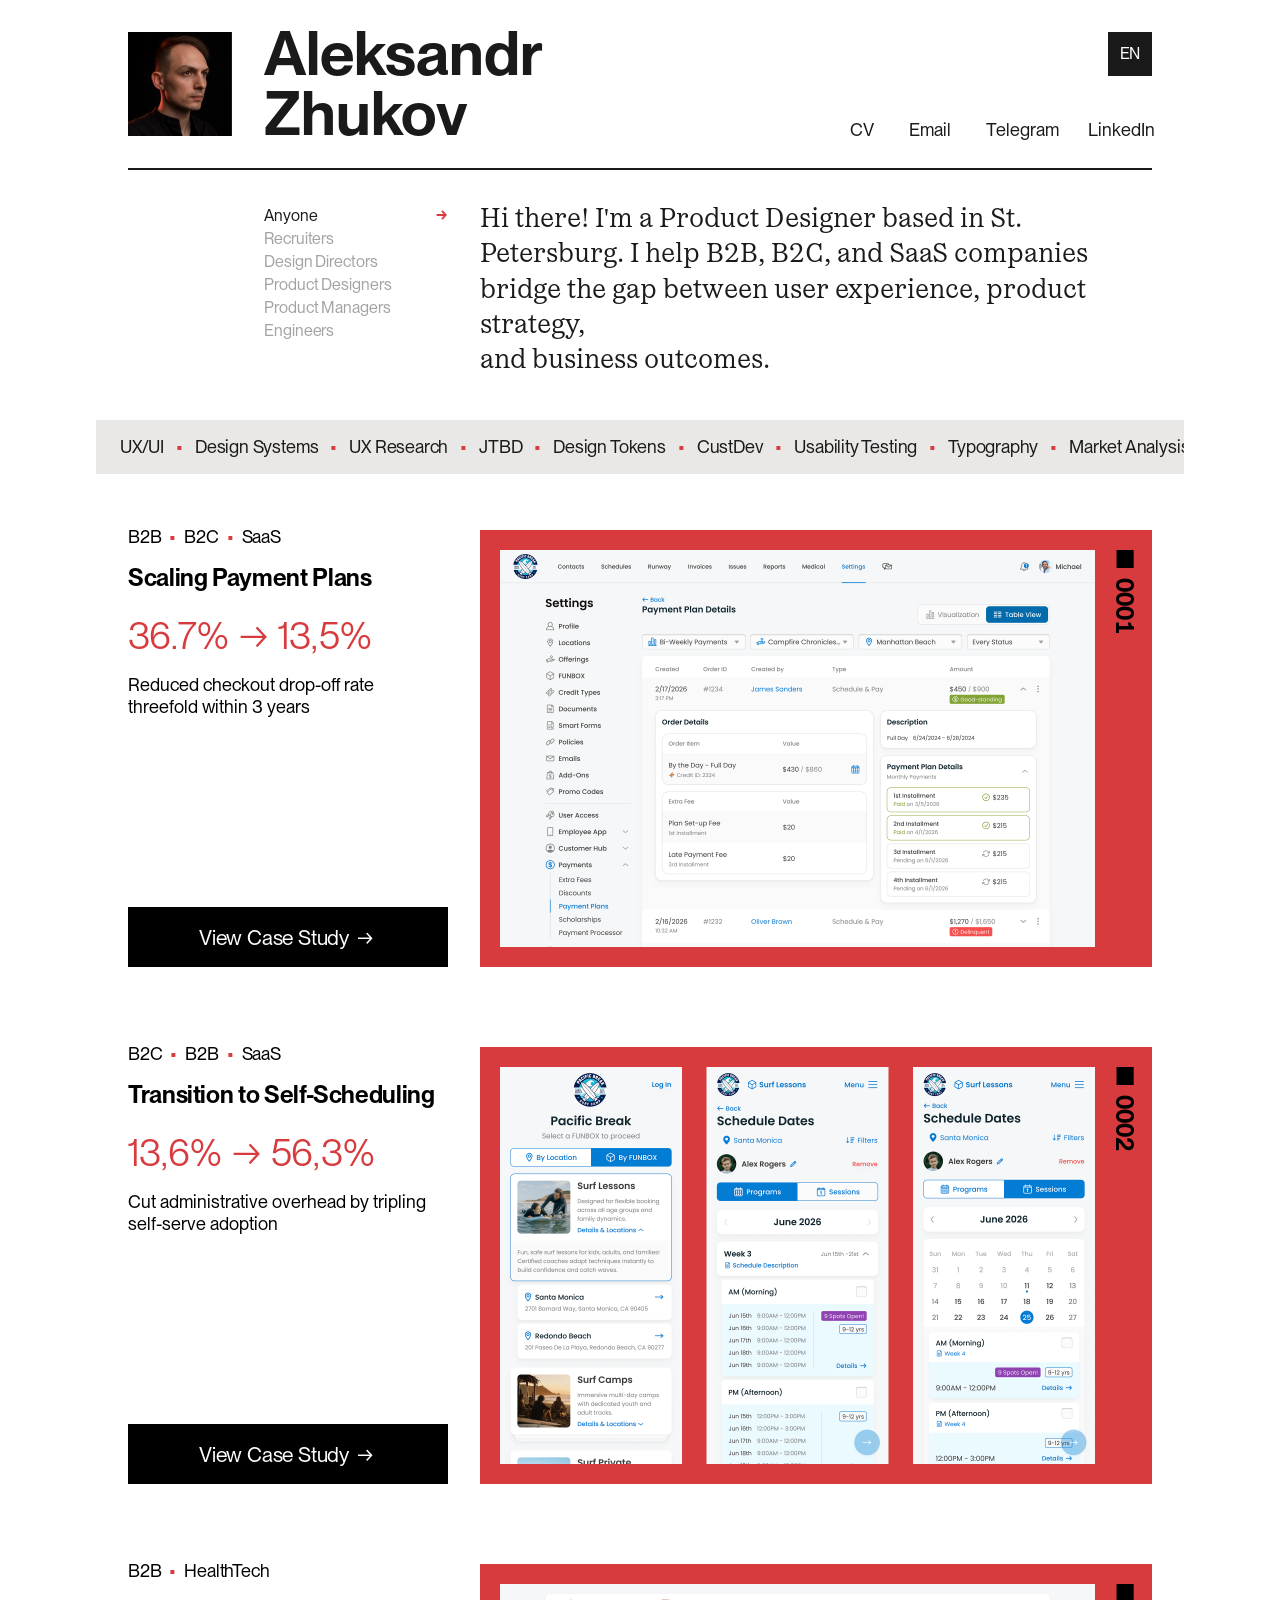
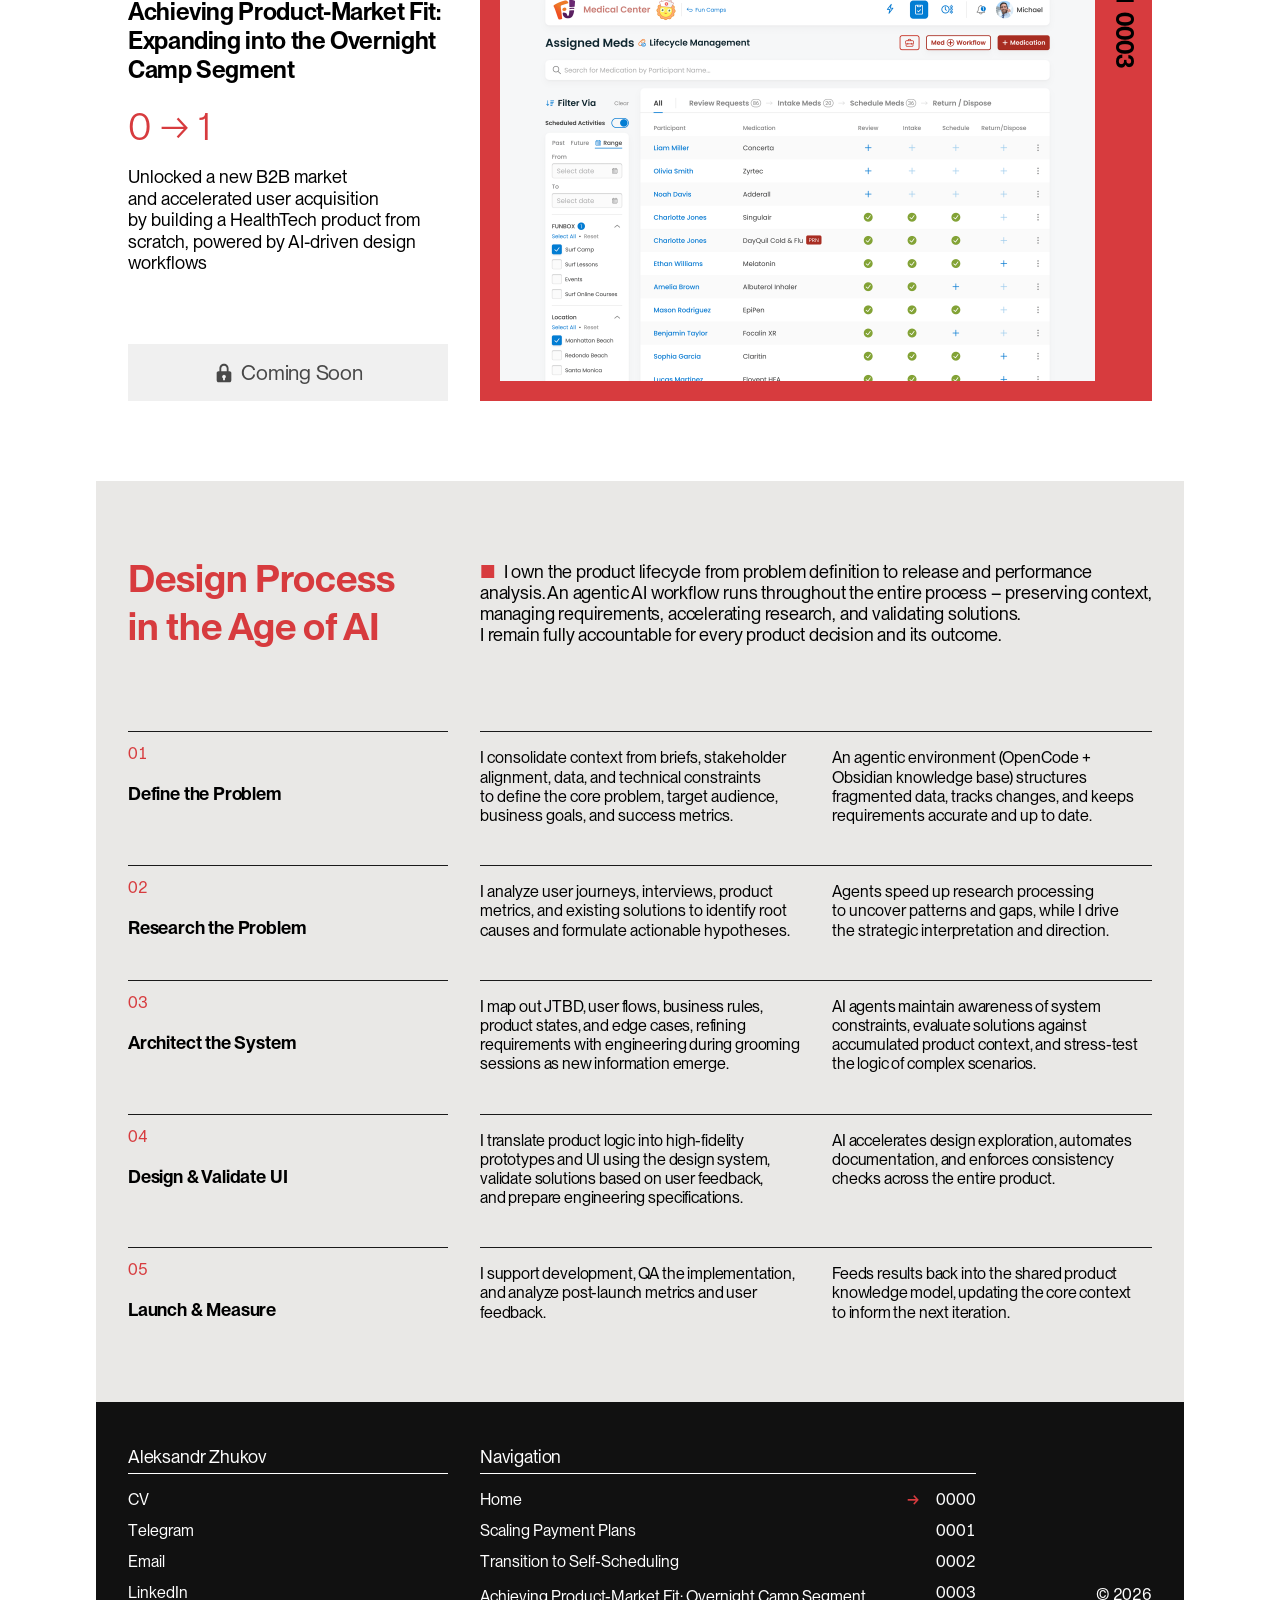
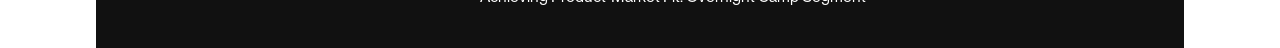
==== en/index.html @ fcc6c0ae "Fixes" ====
<!doctype html>
<html lang="en">
  <head>
    <meta charset="UTF-8" />
    <meta name="viewport" content="width=device-width, initial-scale=1" />
    <meta
      name="description"
      content="Hi there! I'm a Product Designer based in St. Petersburg. I help B2B, B2C, and SaaS companies bridge the gap between user experience, product strategy,  and business outcomes."
    />
    <meta property="og:type" content="website" />
    <meta property="og:locale" content="en_US" />
    <meta property="og:title" content="Aleksandr Zhukov | Portfolio" />
    <meta
      property="og:description"
      content="Hi there! I'm a Product Designer based in St. Petersburg. I help B2B, B2C, and SaaS companies bridge the gap between user experience, product strategy,  and business outcomes."
    />
    <meta property="og:image" content="/index/preview-en.png" />
    <meta name="twitter:card" content="summary_large_image" />
    <meta name="twitter:title" content="Aleksandr Zhukov | Portfolio" />
    <meta
      name="twitter:description"
      content="Hi there! I'm a Product Designer based in St. Petersburg. I help B2B, B2C, and SaaS companies bridge the gap between user experience, product strategy,  and business outcomes."
    />
    <meta name="twitter:image" content="/index/preview-en.png" />
    <link rel="icon" href="/index/favicon-lite.svg" type="image/svg+xml" />
    <link
      rel="icon"
      href="/index/favicon-lite.svg"
      type="image/svg+xml"
      media="(prefers-color-scheme: light)"
    />
    <link
      rel="icon"
      href="/index/favicon-dark.svg"
      type="image/svg+xml"
      media="(prefers-color-scheme: dark)"
    />
    <title>Aleksandr Zhukov | Portfolio</title>
    <script type="text/javascript">
      (function(m,e,t,r,i,k,a){m[i]=m[i]||function(){m[i].a = m[i].a || []; m[i].a.push(arguments)};
      m[i].l=1*new Date();
      var j;
      for (j = 0; j < document.scripts.length; j++) {if (document.scripts[j].src === r) { return; }}
      k = e.createElement(t);
      a = e.getElementsByTagName(t)[0];
      k.async = 1;
      k.src = r;
      a.parentNode.insertBefore(k, a)})
      (window, document, "script", "https://mc.yandex.ru/metrika/tag.js?id=110116885", "ym");

      ym(110116885, "init", {
        clickmap: true,
        trackLinks: true,
        accurateTrackBounce: true,
        webvisor: true
      });
    </script>
    <script type="module" crossorigin src="/assets/main-BwwhTPbN.js"></script>
    <link rel="stylesheet" crossorigin href="/assets/main-Cc0NWnMS.css">
  </head>
  <body>
    <noscript><div><img src="https://mc.yandex.ru/watch/110116885" style="position:absolute; left:-9999px;" alt="" /></div></noscript>
    <div id="root"></div>
  </body>
</html>
---- assets/main-Cc0NWnMS.css ----
@font-face{font-family:PP Neue Montreal;src:url(/fonts/PPNeueMontreal-Regular.otf) format("opentype");font-style:normal;font-weight:400;font-display:swap}.self-serve{width:min(1024px,calc(100% - 64px));margin:32px auto 0}.self-serve>:where(:not(.case-menu)):where(h1,h2,p,figure,dl,dd),.self-serve>:where(:not(.case-menu)) :where(h1,h2,p,figure,dl,dd){margin:0}.self-serve__hero{margin-top:32px}.self-serve__title{margin-bottom:32px;font-size:61px;font-weight:600;line-height:73.2px;letter-spacing:-1.22px}.self-serve__cover-area{position:relative;width:100%;height:auto;aspect-ratio:1024 / 703;background:#d73b3e}.self-serve__cover,.self-serve__media img{display:block;max-width:100%;height:auto}.self-serve__cover{position:absolute;top:7.9659%;left:8.59375%;width:82.8125%}.self-serve__date{position:absolute;top:92.6%;left:8.59375%;color:#000;font-size:28px;font-weight:700;line-height:33.6px}.self-serve>*+:not(.self-serve__hero){margin-top:40px}.self-serve>section:not(.self-serve__hero){width:82.8125%;max-width:848px;margin-inline:auto}.self-serve__heading,.self-serve__copy{max-width:672px}.self-serve__heading{margin-bottom:16px;font-size:24px;font-weight:600;line-height:28.8px}.self-serve__copy{font-size:18px;font-weight:400;line-height:21.6px}.self-serve__copy+.self-serve__copy{margin-top:16px}.self-serve__media,.self-serve__embed,.self-serve__iframe{display:block;width:100%}.self-serve__media,.self-serve__embed{background:#e9e8e6}.self-serve__media{display:grid;padding:64px 88px;place-items:center}.self-serve__media img{width:100%}.self-serve__media--ss-3{padding-block:56px}.self-serve__media--ss-6 img{width:min(553.34px,100%)}.self-serve__media--ss-2{display:block;padding:32px 88px 64px}.self-serve__media--ss-2 img{clear:left}.self-serve__iframe{aspect-ratio:16 / 9;border:0}.self-serve__embed--first,.self-serve__embed--second{padding:24px}.self-serve__chart-title{float:left;margin-bottom:20px;font-size:24px;font-weight:600;line-height:28.8px}.self-serve__metrics{width:min(672px,100%);margin-top:40px}.self-serve__metric{position:relative;display:grid;grid-template-columns:repeat(2,minmax(0,1fr));grid-template-rows:26px auto;column-gap:32px;row-gap:16px}.self-serve__metric:before{position:absolute;top:25px;right:0;left:0;height:1px;background:#1a1a1a;content:"";transform:scaleX(1);transform-origin:left center;transition:transform 1s cubic-bezier(.25,.1,.25,1)}.self-serve__metric+.self-serve__metric{margin-top:40px}.self-serve__metric-label,.self-serve__metric-description{font-size:18px;line-height:21.6px}.self-serve__metric-label{grid-column:1 / -1;height:26px;font-weight:600}.self-serve__metric-description{font-weight:400}.self-serve__metric-value{color:#d7322c;font-family:PP Neue Montreal Text,PP Neue Montreal,sans-serif;font-size:38px;font-weight:350;line-height:42px;letter-spacing:-.76px}.self-serve__reflection{margin-bottom:56px}@media(max-width:767px){.self-serve{width:100%;margin-top:20px}.self-serve__hero{margin-top:16px}.self-serve__title{margin:0 20px 16px;font-size:32px;line-height:38.4px;letter-spacing:-.64px}.self-serve__cover-area{width:100%;height:auto;aspect-ratio:auto;padding:20px 20px 16px}.self-serve__cover{position:static;width:100%;height:auto}.self-serve__date{position:static;margin-top:16px;font-size:21px;font-weight:600;line-height:25.2px}.self-serve>*+:not(.self-serve__hero){margin-top:24px}.self-serve>section:not(.self-serve__hero){width:auto;margin-inline:20px}.self-serve__heading,.self-serve__copy{max-width:none}.self-serve__heading{margin-bottom:16px;font-size:21px;line-height:25.2px}.self-serve__copy{font-size:16px;line-height:19.2px}.self-serve__media{width:100%;padding:20px}.self-serve__embed{padding:0}.self-serve__iframe{aspect-ratio:4 / 3}.self-serve__chart-title{font-size:21px;line-height:25.2px;letter-spacing:-2%}.self-serve__metrics{width:auto;margin-top:24px}.self-serve__metric{grid-template-columns:minmax(0,23fr) minmax(0,25fr);grid-template-rows:24px auto;column-gap:16px;row-gap:12px}.self-serve__metric:before{top:23px}.self-serve__metric+.self-serve__metric{margin-top:24px}.self-serve__metric-label,.self-serve__metric-description{font-size:16px;line-height:19.2px}.self-serve__metric-label{height:24px}.self-serve__metric-value{font-size:28px;line-height:30px;letter-spacing:-.56px}.self-serve__reflection{margin-bottom:48px}}@font-face{font-family:PP Neue Montreal;src:url(/fonts/PPNeueMontreal-Extrabold.otf) format("opentype");font-style:normal;font-weight:800;font-display:swap}@font-face{font-family:PP Neue Montreal;src:url(/fonts/PPNeueMontreal-Semibold.otf) format("opentype");font-style:normal;font-weight:600;font-display:swap}@font-face{font-family:Oceanic Text;src:url(/fonts/OceanicTextTRIAL-Regular.otf) format("opentype");font-style:normal;font-weight:400;font-display:swap}@font-face{font-family:PP Neue Montreal Text;src:url(/fonts/PPNeueMontrealText-Book.otf) format("opentype");font-style:normal;font-weight:350;font-display:swap}:root{color:#1a1a1a;font-family:PP Neue Montreal,sans-serif;font-synthesis:none;-webkit-font-smoothing:antialiased;-moz-osx-font-smoothing:grayscale}*{box-sizing:border-box}html,body,#root{min-width:320px;min-height:100%;margin:0}body{margin:0}.site-canvas{width:440px;margin-inline:auto;zoom:calc(100vw/440px)}@media(min-width:768px){.site-canvas{width:1088px;zoom:min(calc(100vw/1088px),1.7647058824)}}a{color:inherit;text-decoration:none}.trimmed-text{text-box-trim:both;text-box-edge:cap baseline}.site-header{width:min(1024px,calc(100% - 64px));height:138px;margin-top:32px;margin-inline:auto;border-bottom:2px solid #1a1a1a}.site-header__content{position:relative;display:flex;justify-content:space-between;width:100%;height:104px}.site-header__identity{display:flex;width:446px;height:104px;gap:32px}.site-header__portrait{flex:0 0 104px;width:104px;height:104px;overflow:hidden}.site-header__portrait picture,.site-header__portrait img{display:block;width:100%;height:100%}.site-header__portrait img{object-fit:cover;object-position:center;filter:brightness(.95) contrast(1.04)}.site-header__name{width:310px;height:104px;margin:0;overflow:visible;font-size:61px;font-weight:600;line-height:60px;letter-spacing:-1.5%}.site-header__actions{position:relative;width:302px;height:104px}.locale-link{position:absolute;top:0;right:0;display:grid;width:44px;height:44px;place-items:center;color:#fff;background:#1a1a1a;font-size:16px;font-weight:400;line-height:19.2px;letter-spacing:-.16px;transition:background-color .25s cubic-bezier(.22,1,.36,1),color .25s cubic-bezier(.22,1,.36,1)}.locale-link:hover,.locale-link:focus-visible{background:#d73b3e;color:#000}.locale-link .trimmed-text{display:block}.site-header__contacts{position:absolute;right:0;bottom:0;width:302px;height:22px}.contact-link{position:absolute;bottom:0;display:grid;height:22px;place-items:end center;font-size:18px;font-weight:400;line-height:21.6px;white-space:nowrap}.contact-link:nth-child(1){left:-8px;width:40px}.contact-link:nth-child(2){left:48px;width:64px}.contact-link:nth-child(3){left:128px;width:86px}.contact-link:nth-child(4){left:230px;width:80px}.contact-link>.trimmed-text{display:block}.letter-hover [data-letter]{font-weight:400}.letter-hover [data-letter]:not([data-empty]){position:relative;color:transparent}.letter-hover [data-letter]:not([data-empty]):before,.letter-hover [data-letter]:not([data-empty]):after{position:absolute;top:0;right:0;bottom:0;left:0;color:#1a1a1a;content:attr(data-char);transition:opacity .25s cubic-bezier(.22,1,.36,1)}.letter-hover [data-letter]:not([data-empty]):before{font-weight:400;opacity:1}.letter-hover [data-letter]:not([data-empty]):after{color:#d73b3e;font-weight:600;opacity:0}.letter-hover [data-empty]{display:inline-block;width:4px}.letter-hover [data-letter].is-hot:before{opacity:0}.letter-hover [data-letter].is-hot:after{opacity:1}.contact-link.is-click-fill [data-letter]:not([data-empty]):before{opacity:0;transition:opacity .14s cubic-bezier(.22,1,.36,1) var(--selection-delay, 0ms)}.contact-link.is-click-fill [data-letter]:not([data-empty]):after{opacity:1;transition:opacity .14s cubic-bezier(.22,1,.36,1) var(--selection-delay, 0ms)}.contact-link.is-click-reset [data-letter]:not([data-empty]):before{opacity:1;transition:opacity .16s cubic-bezier(.22,1,.36,1)}.contact-link.is-click-reset [data-letter]:not([data-empty]):after{opacity:0;transition:opacity .16s cubic-bezier(.22,1,.36,1)}.contact-link[data-label=Telegram] [data-letter]:nth-child(4){margin-left:-.055em}.audience-block{display:grid;grid-template-columns:13.28125% 17.96875% 3.125% 65.625%;width:min(1024px,calc(100% - 64px));min-height:126px;margin:40px auto 0}.audience-menu{display:flex;grid-column:2;flex-direction:column;gap:0;height:138px;margin-top:-6px}.audience-option{display:flex;align-items:flex-start;justify-content:space-between;width:calc(100% + 16px);height:23px;margin-left:-8px;padding:6px 8px;border:0;color:inherit;background:transparent;-webkit-appearance:none;-moz-appearance:none;appearance:none;cursor:pointer;font-family:inherit;font-size:16px;font-weight:400;line-height:19.2px;letter-spacing:-.08px;text-align:left}.audience-option__label{display:block;margin-left:-8px;white-space:nowrap}.audience-option [data-letter]:not([data-empty]):before{color:#1a1a1a66;transition:color .16s cubic-bezier(.22,1,.36,1),opacity .25s cubic-bezier(.22,1,.36,1)}.audience-option.is-selected [data-letter]:before{color:#1a1a1a;opacity:1;transition:color .12s cubic-bezier(.22,1,.36,1) var(--selection-delay, 0ms),opacity .1s cubic-bezier(.22,1,.36,1) var(--selection-delay, 0ms)}.audience-option.is-selected [data-letter]:after{opacity:0;transition:opacity .1s cubic-bezier(.22,1,.36,1) var(--selection-delay, 0ms)}.audience-option__arrow{display:block;color:#d73b3e;opacity:0;font-size:15px;font-weight:800;line-height:18px;letter-spacing:0;transition:opacity .12s cubic-bezier(.22,1,.36,1)}.audience-option.is-selected .audience-option__arrow{opacity:1;transition:opacity .18s cubic-bezier(.22,1,.36,1) 80ms}.audience-mobile-control{display:none}.audience-message{position:relative;grid-column:4;overflow:hidden;margin:0;color:#1a1a1a;font-family:Oceanic Text,serif;font-size:27px;font-weight:400;line-height:35.3px;letter-spacing:-2%}.audience-message__paragraph{top:0;right:0;bottom:0;left:0;margin:0}.audience-message__word-clip,.audience-message__word{display:inline-block}.audience-message__word-clip{margin-inline:-.08em;padding-inline:.08em;overflow:hidden;vertical-align:bottom}.audience-message__copy--mobile{display:none}.audience-message a .audience-message__word{text-decoration:underline;text-decoration-thickness:1px;text-underline-offset:3px}.audience-message a:hover,.audience-message a:focus-visible{color:#d73b3e}.marquee{--marquee-duration: 240s;--marquee-gap: 12px;width:100%;height:54px;margin-top:48px;overflow:hidden;background:#e9e8e6}.marquee__track{display:flex;align-items:center;width:max-content;height:100%;transform:translate3d(24px,0,0);animation:marquee-scroll var(--marquee-duration) linear infinite;will-change:transform}.marquee__sequence{display:flex;flex:none;align-items:center;gap:var(--marquee-gap);padding-right:var(--marquee-gap);font-size:18px;font-weight:400;line-height:21.6px;letter-spacing:-.18px;white-space:nowrap}.marquee__item{display:flex;flex:none;align-items:center;gap:var(--marquee-gap)}.marquee__bullet{color:#d73b3e}@keyframes marquee-scroll{to{transform:translate3d(calc(-50% + 24px),0,0)}}.cases{display:flex;flex-direction:column;width:min(1024px,calc(100% - 64px));margin:56px auto 0;gap:80px}.case-card{display:grid;grid-template-columns:31.25% 65.625%;grid-template-rows:437px;width:100%;color:#000;column-gap:3.125%}.case-card__info{display:flex;flex-direction:column;grid-area:1 / 1;width:100%;height:437px}.case-card__tags,.case-card__title,.case-card__metric,.case-card__description{position:static;width:100%;margin:0}.case-card__tags{display:flex;gap:8px;font-size:18px;font-weight:400;line-height:21.6px;letter-spacing:-.18px}.case-card__tag{display:flex;flex:none;gap:8px}.case-card__tag-bullet{color:#d73b3e}.case-card__title{margin-top:16px;font-size:24px;font-weight:600;line-height:28.8px;letter-spacing:-.36px}.case-card__metric{margin-top:20px;color:#d73b3e;font-family:PP Neue Montreal Text,PP Neue Montreal,sans-serif;font-size:38px;font-weight:350;line-height:45.6px;letter-spacing:-.76px}.case-card__description{margin-top:16px;font-size:18px;font-weight:400;line-height:21.6px;letter-spacing:0}.case-card__cover,.case-card__cta{margin:0;border-radius:0;border:0;-webkit-appearance:none;-moz-appearance:none;appearance:none;font-family:inherit;cursor:pointer}.case-card__cover{position:relative;display:block;grid-area:1 / 2;width:100%;height:437px;padding:20px 57px 20px 20px;overflow:hidden;color:#000;background:#d73b3e}.case-card__cover img{display:block;width:100%;height:100%;object-fit:cover}.case-card__cover:disabled{cursor:default}.case-card__number{position:absolute;top:14px;right:14px;font-size:24px;font-weight:600;line-height:28.8px;letter-spacing:0;writing-mode:vertical-rl;font-variant-numeric:tabular-nums}.case-card__cta{position:relative;z-index:1;display:flex;grid-area:1 / 1;align-self:end;align-items:center;justify-content:center;width:100%;height:60px;padding:0;color:#fefefe;background:#000;font-size:21px;font-weight:400;line-height:25.2px;letter-spacing:-.21px;transition:.25s cubic-bezier(.22,1,.36,1);gap:4px}.case-card__cta:hover,.case-card__cta:focus-visible{color:#000;background:#d73b3e}.case-card__coming-soon{position:relative;z-index:1;display:flex;grid-area:1 / 1;align-self:end;align-items:center;justify-content:center;width:100%;height:57px;color:#000000b3;background:#f0f0f0;font-size:21px;font-weight:400;line-height:25.2px;letter-spacing:-.21px;gap:6px;cursor:default;-webkit-user-select:none;user-select:none}.case-card__coming-soon-icon{display:block;width:22px;height:22px;flex:none;fill:currentColor}.case-card__arrow{display:inline-flex;width:24px;height:24px;align-items:center;justify-content:center}.case-card__arrow-group{display:block;white-space:nowrap}.editorial-process{width:100%;margin-top:80px;color:#000;background:#e9e8e6}.editorial-process__inner{width:min(1024px,calc(100% - 64px));margin:0 auto;padding-block:80px}.editorial-process__intro,.editorial-process__step{display:grid;grid-template-columns:31.25% 65.625%;column-gap:3.125%}.editorial-process__heading,.editorial-process__lead,.editorial-process__number,.editorial-process__step-title,.editorial-process__copy p{margin:0}.editorial-process__number,.editorial-process__step-title,.editorial-process__copy p{opacity:1;transform:translateY(0);clip-path:inset(0);transition:opacity .65s cubic-bezier(.25,.1,.25,1),transform .85s cubic-bezier(.25,.1,.25,1),clip-path .85s cubic-bezier(.25,.1,.25,1)}.editorial-process__number,.editorial-process__step-title{transition-delay:1.05s}.editorial-process__copy p{transition-delay:1.15s}.editorial-process__copy p:nth-child(2){transition-delay:1.25s}.editorial-process[data-revealed=false] .editorial-process__number,.editorial-process[data-revealed=false] .editorial-process__step-title,.editorial-process[data-revealed=false] .editorial-process__copy p{opacity:0;transform:translateY(34px);clip-path:inset(0 0 100% 0)}.editorial-process__heading{color:#d73b3e;font-size:38px;font-weight:600;line-height:48px;letter-spacing:0;margin-top:-6px}.editorial-process__lead{font-size:18px;font-weight:400;line-height:21px;letter-spacing:-.18px}.editorial-process__bullet{margin-right:8px;color:#d73b3e}.editorial-process__steps{display:flex;flex-direction:column;gap:40px;margin:80px 0 0;padding:0;list-style:none}.editorial-process__step-heading{position:relative;min-height:65px}.editorial-process__step-heading:before,.editorial-process__copy:before{position:absolute;top:0;left:0;width:100%;height:1px;background:#1a1a1a;content:"";transform:scaleX(1);transform-origin:left center;transition:transform 1s cubic-bezier(.25,.1,.25,1)}.editorial-process__copy:before{transition-delay:.1s}.editorial-process[data-revealed=false] .editorial-process__step-heading:before,.editorial-process[data-revealed=false] .editorial-process__copy:before{transform:scaleX(0)}.editorial-process__number{position:absolute;top:13px;left:0;color:#d73b3e;font-size:16px;font-weight:400;line-height:19.2px;letter-spacing:0;font-variant-numeric:tabular-nums}.editorial-process__step-title{position:absolute;top:52px;left:0;width:100%;font-size:18px;font-weight:600;line-height:21.6px;letter-spacing:-.18px}.editorial-process__copy{position:relative;display:grid;grid-template-columns:repeat(2,minmax(0,1fr));gap:32px;padding-top:17px}.editorial-process__copy p{font-size:16px;font-weight:400;line-height:19.2px;letter-spacing:0}.editorial-process__step:nth-child(n+3) .editorial-process__copy p{letter-spacing:-.16px}.site-footer{box-sizing:border-box;width:100%;height:246px;padding-block:48px;color:#fff;background:#111}.site-footer__inner{display:grid;grid-template-columns:320px 496px 144px;gap:32px;width:min(1024px,calc(100% - 64px));height:150px;margin:0 auto}.site-footer__contacts,.site-footer__navigation{height:150px}.site-footer__heading{box-sizing:border-box;height:28px;margin:0;border-bottom:1px solid #fff;font-size:18px;font-weight:400;line-height:21.6px;letter-spacing:-.18px}.site-footer__contact-list,.site-footer__navigation-list{display:grid;grid-template-rows:repeat(3,31px) 11px;height:104px;margin-top:24px}.site-footer__contact-link,.site-footer__navigation-row{box-sizing:border-box;min-width:0;margin:0;padding:0;border:0;color:inherit;background:transparent;-webkit-appearance:none;-moz-appearance:none;appearance:none;cursor:pointer;font:inherit;font-size:16px;font-weight:400;line-height:19.2px;letter-spacing:0;text-align:left;text-decoration:none}.site-footer__contact-link{display:block;width:144px}.site-footer__navigation-row{display:grid;grid-template-columns:minmax(0,1fr) 69px;gap:20px;width:100%;align-items:start}.site-footer__navigation-row.is-unavailable,.site-footer__navigation-row.is-current{cursor:default}.site-footer__navigation-label{min-width:0}.site-footer__wave-text{display:block;margin-left:-8px;white-space:nowrap}.site-footer__wave [data-letter]:not([data-empty]):before{color:#fff}.site-footer__wave [data-letter]:not([data-empty]):after{color:#d73b3e}.site-footer__wave [data-letter].is-hot:before{opacity:1}.site-footer__wave.is-click-fill [data-letter]:not([data-empty]):before{opacity:1;transition:opacity .14s cubic-bezier(.22,1,.36,1) var(--selection-delay, 0ms)}.site-footer__wave.is-click-fill [data-letter]:not([data-empty]):after{opacity:1;transition:opacity .14s cubic-bezier(.22,1,.36,1) var(--selection-delay, 0ms)}.site-footer__wave.is-click-reset [data-letter]:not([data-empty]):before{opacity:1;transition:opacity .16s cubic-bezier(.22,1,.36,1)}.site-footer__wave.is-click-reset [data-letter]:not([data-empty]):after{opacity:0;transition:opacity .16s cubic-bezier(.22,1,.36,1)}.site-footer__case-number{justify-self:end}.site-footer__current-mark{display:grid;grid-template-columns:auto 52px;justify-content:space-between}.site-footer__current-mark>.trimmed-text:last-child{text-align:right}.site-footer__current-arrow{color:#d73b3e;font-weight:600}.site-footer__copyright{display:flex;align-items:flex-end;justify-content:flex-end;height:150px;font-size:16px;font-weight:400;line-height:19.2px;letter-spacing:-.16px}.resume-backdrop{position:fixed;top:0;right:0;bottom:0;left:0;z-index:100;background:#14141447;backdrop-filter:blur(10px) saturate(120%);-webkit-backdrop-filter:blur(10px) saturate(120%);cursor:pointer}.resume-drawer-shell{position:fixed;top:0;right:0;z-index:101;width:calc(62% + 88px);height:100dvh;pointer-events:none}.resume-drawer{position:absolute;top:0;right:0;display:flex;flex-direction:column;width:calc(100% - 88px);height:100%;border-radius:0;background:#fefefe;box-shadow:-24px 0 48px #0000002e;pointer-events:auto}.resume-drawer__pdf{flex:1;width:100%;border:0;border-radius:0;background:#f3f3f3}.resume-drawer__close,.resume-drawer__download{position:absolute;z-index:102;display:grid;width:56px;height:56px;padding:0;border:0;border-radius:0;-webkit-appearance:none;-moz-appearance:none;appearance:none;opacity:1;color:#fff;background-color:#000;transition:background-color .2s cubic-bezier(.22,1,.36,1);place-items:center;cursor:pointer;pointer-events:auto}.resume-drawer__close:hover,.resume-drawer__download:hover{background-color:#d73b3e}.resume-drawer__control-icon{pointer-events:none}.resume-drawer__close{top:0;left:0}.resume-drawer__download{top:89px;left:0}.resume-drawer__close:focus-visible,.resume-drawer__download:focus-visible{outline:2px solid #fff;outline-offset:4px}@media(min-width:768px)and (max-width:1023px){.resume-drawer-shell{width:calc(75% + 88px)}}.visually-hidden{position:absolute;width:1px;height:1px;padding:0;margin:-1px;overflow:hidden;clip:rect(0,0,0,0);white-space:nowrap;border:0}@media(prefers-reduced-motion:reduce){.marquee__track{transform:translate3d(24px,0,0);animation:none}.locale-link,.case-menu__home,.case-menu__portrait,.case-menu__home-arrow,.case-menu__locale,.case-menu__mobile-controls,.case-menu__navigation--mobile,.case-card__cta,.audience-option__arrow,.letter-hover [data-letter]:not([data-empty]):before,.letter-hover [data-letter]:not([data-empty]):after,.contact-link.is-click-fill [data-letter]:not([data-empty]):before,.contact-link.is-click-fill [data-letter]:not([data-empty]):after,.contact-link.is-click-reset [data-letter]:not([data-empty]):before,.contact-link.is-click-reset [data-letter]:not([data-empty]):after,.site-footer__wave.is-click-fill [data-letter]:not([data-empty]):before,.site-footer__wave.is-click-fill [data-letter]:not([data-empty]):after,.site-footer__wave.is-click-reset [data-letter]:not([data-empty]):before,.site-footer__wave.is-click-reset [data-letter]:not([data-empty]):after,.editorial-process__step-heading:before,.editorial-process__copy:before,.editorial-process__number,.editorial-process__step-title,.editorial-process__copy p{transition:none}.editorial-process[data-revealed=false] .editorial-process__step-heading:before,.editorial-process[data-revealed=false] .editorial-process__copy:before{transform:scaleX(1)}.editorial-process[data-revealed=false] .editorial-process__number,.editorial-process[data-revealed=false] .editorial-process__step-title,.editorial-process[data-revealed=false] .editorial-process__copy p{opacity:1;transform:none;clip-path:none}}@supports not (text-box-trim: both){.site-header__name{margin-block:-8px}.locale-link .trimmed-text{margin-block:-4.1px}.contact-link>.trimmed-text{margin-block:-4.3px}.audience-option__label,.audience-option__arrow{margin-block:-4.1px}.audience-message{margin-block:-7px}.case-card__tags,.case-card__title,.case-card__metric,.case-card__description{transform:translateY(-4px)}.case-card__cta .trimmed-text,.case-card__coming-soon .trimmed-text{margin-block:-4px}.site-footer__heading,.site-footer__navigation-row.is-current>.trimmed-text,.site-footer__wave-text,.site-footer__case-number,.site-footer__current-mark,.site-footer__copyright .trimmed-text{margin-block:-4.1px;font-variant-numeric:tabular-nums}}.payment-plan{width:min(1024px,calc(100% - 64px));margin:32px auto 0}.payment-plan>:where(:not(.case-menu)):where(h1,h2,p,figure,dl,dd),.payment-plan>:where(:not(.case-menu)) :where(h1,h2,p,figure,dl,dd){margin:0}.payment-plan img{display:block}.case-menu{position:sticky;top:32px;z-index:2;height:44px}.case-menu__desktop{display:grid;grid-template-columns:44px minmax(0,1fr) 44px;height:100%}.case-menu__mobile{display:none}.case-menu__home{position:relative;display:grid;width:44px;height:44px;padding:0;overflow:hidden;border:0;background:transparent;place-items:center;transition:background-color .25s cubic-bezier(.22,1,.36,1)}.case-menu__portrait{width:100%;height:100%;object-fit:cover;opacity:1;transition:opacity .25s cubic-bezier(.22,1,.36,1)}.case-menu__home-arrow{position:absolute;color:#fff;font-size:18px;font-weight:600;opacity:0;transition:opacity .25s cubic-bezier(.22,1,.36,1)}.case-menu__home--active,.case-menu__home:focus-visible{background:#d73b3e}.case-menu__home--active .case-menu__portrait,.case-menu__home:focus-visible .case-menu__portrait{opacity:0}.case-menu__home--active .case-menu__home-arrow,.case-menu__home:focus-visible .case-menu__home-arrow{opacity:1}.case-menu__navigation{display:grid;min-width:0;background:#e9e9e9e0;backdrop-filter:blur(10px) saturate(120%);-webkit-backdrop-filter:blur(10px) saturate(120%);place-items:center}.case-menu__navigation-items{display:flex;width:406px;max-width:100%;align-items:center;justify-content:center;gap:32px}.case-menu__navigation-item{padding:0;border:0;color:#000;background:transparent;cursor:pointer;font:inherit;font-size:16px;font-weight:400;line-height:19.2px;letter-spacing:inherit;white-space:nowrap}.case-menu__navigation-item--active{color:#d7322c}.case-menu__navigation-label{display:block}.case-menu__navigation-item.case-menu__navigation-item--active [data-letter]:before{color:#d7322c;opacity:1}.case-menu__navigation-item.case-menu__navigation-item--active [data-letter]:after{opacity:0}.case-menu__navigation-item:focus-visible{outline:1px solid currentColor;outline-offset:4px}.case-menu__locale{display:grid;width:44px;height:44px;color:#fff;background:#1a1a1a;font-size:16px;font-weight:400;line-height:19.2px;letter-spacing:-.16px;place-items:center;transition:background-color .25s cubic-bezier(.22,1,.36,1),color .25s cubic-bezier(.22,1,.36,1)}.case-menu__locale:hover,.case-menu__locale:focus-visible{color:#000;background:#d73b3e}.payment-plan__hero{margin-top:32px}.payment-plan__title{margin-bottom:32px;font-size:61px;font-weight:600;line-height:73.2px;letter-spacing:-1.22px}.payment-plan__cover-area{position:relative;width:100%;height:auto;aspect-ratio:1024 / 713;background:#d73b3e}.payment-plan__cover{position:absolute;top:8.976%;left:8.59375%;width:82.8125%;height:auto}.payment-plan__date{position:absolute;top:91.6%;left:8.59375%;color:#000;font-size:28px;font-weight:700;line-height:33.6px}.payment-plan>*+:not(.payment-plan__hero){margin-top:40px}.payment-plan__role,.payment-plan__product,.payment-plan__problem,.payment-plan__changes,.payment-plan__research,.payment-plan__provider-risk,.payment-plan__system-intro,.payment-plan__text,.payment-plan__complexity,.payment-plan__reflection{width:82.8125%;max-width:848px;margin-inline:auto}.payment-plan__heading,.payment-plan__copy{max-width:672px}.payment-plan__heading{margin-bottom:16px;font-size:24px;font-weight:600;line-height:28.8px}.payment-plan__copy{font-size:18px;font-weight:400;line-height:21.6px}.payment-plan__copy+.payment-plan__copy{margin-top:16px}.payment-plan__media{display:grid;width:100%;height:auto;overflow:hidden;background:#e9e8e6;place-items:center}.payment-plan__media img{height:auto;object-fit:contain}.payment-plan__media--pp-1,.payment-plan__media--pp-3,.payment-plan__media--pp-5,.payment-plan__media--pp-6,.payment-plan__media--pp-7,.payment-plan__media--pp-8,.payment-plan__media--pp-9,.payment-plan__media--pp-10,.payment-plan__media--pp-11{padding:64px 80px}.payment-plan__media--pp-1 img,.payment-plan__media--pp-3 img,.payment-plan__media--pp-5 img,.payment-plan__media--pp-6 img,.payment-plan__media--pp-7 img,.payment-plan__media--pp-8 img,.payment-plan__media--pp-9 img,.payment-plan__media--pp-10 img,.payment-plan__media--pp-11 img{width:100%}.payment-plan__media--pp-2{display:block;padding:40px 88px 64px}.payment-plan__chart-title{margin-bottom:32px;font-size:24px;font-weight:600;line-height:28.8px;float:left}.payment-plan__media--pp-2 img{clear:left;width:100%}.payment-plan__media--pp-4{padding:64px 80px}.payment-plan__media--pp-4 img{width:min(745px,100%)}.payment-plan__embed{width:100%;padding:24px;background:#e9e8e6}.payment-plan__iframe{display:block;width:100%;height:auto;aspect-ratio:16 / 9;border:0}.payment-plan__metrics{width:min(672px,100%);margin-top:40px}.payment-plan__metric{position:relative;display:grid;grid-template-columns:repeat(2,minmax(0,1fr));grid-template-rows:26px auto;column-gap:32px;row-gap:16px}.payment-plan__metric:before{position:absolute;top:25px;right:0;left:0;height:1px;background:#1a1a1a;content:"";transform:scaleX(1);transform-origin:left center;transition:transform 1s cubic-bezier(.25,.1,.25,1)}.payment-plan__metric+.payment-plan__metric{margin-top:40px}.payment-plan__metric-label,.payment-plan__metric-description{font-size:18px;line-height:21.6px}.payment-plan__metric-description{font-weight:400}.payment-plan__metric-label{grid-column:1 / -1;height:26px;font-weight:600}.payment-plan__metric-label,.self-serve__metric-label,.payment-plan__metric-description,.self-serve__metric-description,.payment-plan__metric-value,.self-serve__metric-value{opacity:1;transform:translateY(0);clip-path:inset(0);transition:opacity .65s cubic-bezier(.25,.1,.25,1),transform .85s cubic-bezier(.25,.1,.25,1),clip-path .85s cubic-bezier(.25,.1,.25,1)}.payment-plan__metric-label,.self-serve__metric-label{transition-delay:.73s}.payment-plan__metric-description,.self-serve__metric-description,.payment-plan__metric-value,.self-serve__metric-value{transition-delay:1.05s}.payment-plan__metrics[data-revealed=false] .payment-plan__metric:before,.self-serve__metrics[data-revealed=false] .self-serve__metric:before{transform:scaleX(0)}.payment-plan__metrics[data-revealed=false] .payment-plan__metric-label,.self-serve__metrics[data-revealed=false] .self-serve__metric-label,.payment-plan__metrics[data-revealed=false] .payment-plan__metric-description,.self-serve__metrics[data-revealed=false] .self-serve__metric-description,.payment-plan__metrics[data-revealed=false] .payment-plan__metric-value,.self-serve__metrics[data-revealed=false] .self-serve__metric-value{opacity:0;transform:translateY(34px);clip-path:inset(0 0 100% 0)}.payment-plan__metric-value{color:#d7322c;font-family:PP Neue Montreal Text,PP Neue Montreal,sans-serif;font-size:38px;font-weight:350;line-height:42px;letter-spacing:-.76px}.payment-plan__reflection{margin-bottom:56px}@media(max-width:767px){.site-header{width:calc(100% - 40px);max-width:400px;height:145px;margin-top:20px}.site-header__content{height:123px}.site-header__identity{width:100%;height:123px;gap:20px}.site-header__portrait{flex-basis:80px;width:80px;height:123px}.site-header__portrait picture,.site-header__portrait img{width:100%;height:100%;margin:0;object-fit:cover}.site-header__name{width:244px;height:80px;font-size:48px;line-height:46px;letter-spacing:-.96px}.site-header__actions{position:absolute;left:100px;width:calc(100% - 100px);max-width:300px;height:123px}.locale-link{width:34px;height:34px}.site-header__contacts{width:100%;height:20px}.contact-link{height:20px;font-size:16px;line-height:19.2px;letter-spacing:-.16px}.contact-link:nth-child(1){left:-8px;width:37px}.contact-link:nth-child(2){left:51.667px;width:59px}.contact-link:nth-child(3){left:133.334px;width:79px}.contact-link:nth-child(4){left:235px;width:73px}.audience-block{display:block;width:100%;min-height:0;margin-top:24px}.audience-menu{display:none}.audience-mobile-control{display:grid;grid-template-columns:55px 1fr 55px;width:100%;height:56px;color:#fff;background:#000;font-size:18px;font-weight:400;line-height:21.6px;letter-spacing:-.18px}.audience-mobile-control__label{display:grid;overflow:hidden;place-items:center}.audience-mobile-control__label>span{grid-area:1 / 1;white-space:nowrap}.audience-mobile-control button{display:grid;padding:0 20px;border:0;color:inherit;background:transparent;place-items:center;cursor:pointer;font:inherit;letter-spacing:-.09px}.audience-message{width:calc(100% - 40px);margin:24px 20px 0;font-size:24px;line-height:28.8px;letter-spacing:-3%;touch-action:pan-y}.audience-message__copy--desktop{display:none}.audience-message__copy--mobile{display:inline}.marquee{--marquee-gap: 8px;height:51px;margin-top:40px}.marquee__sequence{font-size:16px;line-height:19.2px;letter-spacing:-.16px}.cases{width:100%;margin-top:48px;gap:48px}.case-card{display:flex;flex-direction:column;width:100%}.case-card__info{position:static;width:calc(100% - 40px);height:auto;margin-inline:20px}.case-card__tags,.case-card__title,.case-card__metric,.case-card__description{position:static;width:100%}.case-card__tags{gap:7px;font-size:16px;line-height:19.2px;letter-spacing:-.16px}.case-card__tag{gap:7px}.case-card__title{margin-top:16px;font-size:21px;line-height:25.2px;letter-spacing:-.315px}.case-card__metric{margin-top:20px;font-size:28px;line-height:33.6px;letter-spacing:-.56px}.case-card__description{margin-top:20px;font-size:16px;line-height:19.2px;letter-spacing:-.08px}.case-card__cover{width:100%;height:286px;margin-top:24px;padding:20px 43px 20px 20px}.case-card__number{font-size:16px;line-height:19.2px;top:16px;right:11px;font-variant-numeric:tabular-nums}.case-card__cta{width:100%;height:56px;font-size:18px;line-height:21.6px;letter-spacing:-.18px}.editorial-process{width:100%;margin-top:48px}.editorial-process__inner{width:calc(100% - 40px);padding-block:48px}.editorial-process__intro,.editorial-process__step{display:block}.editorial-process__heading{font-size:28px;line-height:33.6px}.editorial-process__desktop-break{display:none}.editorial-process__lead{margin-top:24px;font-size:16px;line-height:19.2px;letter-spacing:0}.editorial-process__bullet{margin-right:7px}.editorial-process__steps{gap:48px;margin-top:40px}.editorial-process__step-heading{min-height:32px}.editorial-process__number{top:13px;right:0;left:auto}.editorial-process__step-title{top:12px;font-size:16px;line-height:19.2px;letter-spacing:0}.editorial-process__copy{display:flex;flex-direction:column;gap:20px;margin-top:12px;padding-top:21px}.editorial-process__copy p{font-size:16px;line-height:19.2px;letter-spacing:0}.editorial-process__number,.editorial-process__step-title{transition-delay:.9s}.editorial-process__copy p:first-child{transition-delay:1.28s}.editorial-process__copy p:nth-child(2){transition-delay:1.4s}.editorial-process__step:nth-child(n+3) .editorial-process__copy p{letter-spacing:-.16px}.site-footer{height:523px;padding:48px 20px}.site-footer__inner{display:block;width:100%;height:427px}.site-footer__contacts{width:100%;height:150px}.site-footer__navigation{width:100%;height:169px;margin-top:40px}.site-footer__heading{letter-spacing:0}.site-footer__navigation-list{grid-template-rows:repeat(3,31px) 30px;height:123px}.site-footer__navigation-row:last-child{align-items:center}.site-footer__navigation-row:last-child .site-footer__wave-text{white-space:normal;padding-left:16px;text-indent:-8px}.site-footer__copyright{position:relative;display:block;box-sizing:border-box;width:100%;height:28px;margin-top:40px;border-top:1px solid #fff;letter-spacing:0}.site-footer__copyright .trimmed-text{position:absolute;top:17px;left:0}.resume-drawer-shell{top:auto;bottom:0;left:0;width:100%;height:calc(100dvh - 274px)}.resume-drawer{top:76px;width:100%;height:calc(100% - 76px);box-shadow:0 -24px 48px #0000002e}.resume-drawer__close{top:0;right:20px;left:auto}.resume-drawer__download{top:0;left:20px}.payment-plan{width:100%;margin-top:20px}.case-menu{top:20px;height:34px;margin-inline:20px}.case-menu__desktop{display:none}.case-menu__mobile{position:relative;display:block;height:34px}.case-menu__mobile-controls{position:absolute;top:0;right:0;bottom:0;left:0;display:grid;grid-template-columns:34px minmax(0,1fr) 34px;height:34px;opacity:1;pointer-events:auto;transform:translateY(0);transition:opacity .25s cubic-bezier(.22,1,.36,1),transform .25s cubic-bezier(.22,1,.36,1),visibility 0s linear 0s;visibility:visible}.case-menu__mobile-controls--navigation{opacity:0;pointer-events:none;transform:translateY(-8px);transition:opacity .25s cubic-bezier(.22,1,.36,1),transform .25s cubic-bezier(.22,1,.36,1),visibility 0s linear .25s;visibility:hidden}.case-menu__home--mobile,.case-menu__locale--mobile{width:34px;height:34px}.case-menu__locale--mobile{grid-column:3}.case-menu__navigation--mobile{position:fixed;top:0;left:0;display:grid;width:100%;height:60px;padding-inline:20px;opacity:0;pointer-events:none;transform:translateY(-12px);transition:opacity .25s cubic-bezier(.22,1,.36,1),transform .25s cubic-bezier(.22,1,.36,1),visibility 0s linear .25s;visibility:hidden}.case-menu__navigation--mobile.case-menu__navigation--navigation{opacity:1;pointer-events:auto;transform:translateY(0);transition:opacity .25s cubic-bezier(.22,1,.36,1),transform .25s cubic-bezier(.22,1,.36,1),visibility 0s linear 0s;visibility:visible}.case-menu__navigation-items--mobile{width:100%;min-width:0;justify-content:space-between;gap:8px}.payment-plan__hero{margin-top:16px}.payment-plan__title{margin:0 20px 16px;font-size:32px;line-height:38.4px;letter-spacing:-.64px}.payment-plan__cover-area{width:100%;height:auto;aspect-ratio:auto;padding:20px 20px 16px}.payment-plan__cover{position:static;width:100%;height:auto}.payment-plan__date{position:static;margin-top:16px;font-size:21px;font-weight:600;line-height:25.2px}.payment-plan>*+:not(.payment-plan__hero){margin-top:24px}.payment-plan__role,.payment-plan__product,.payment-plan__problem,.payment-plan__changes,.payment-plan__research,.payment-plan__provider-risk,.payment-plan__system-intro,.payment-plan__text,.payment-plan__complexity,.payment-plan__reflection{width:auto;margin-inline:20px}.payment-plan__heading,.payment-plan__copy{max-width:none}.payment-plan__heading{margin-bottom:16px;font-size:21px;line-height:25.2px}.payment-plan__copy{font-size:16px;line-height:19.2px}.payment-plan__research--mobile-type .payment-plan__copy,.payment-plan__provider-risk--mobile-type .payment-plan__copy{font-size:18px;line-height:21.6px}.payment-plan__media{width:100%;height:auto;aspect-ratio:auto;padding:20px}.payment-plan__media img{width:100%;height:auto}.payment-plan__media--pp-4 img{width:86.25%}.payment-plan__media--pp-2{padding:20px}.payment-plan__chart-title{margin-bottom:14px;font-size:10.714px;line-height:12.857px;text-align:center}.payment-plan__metrics{width:auto;margin-top:24px}.payment-plan__metric{grid-template-columns:minmax(0,23fr) minmax(0,25fr);grid-template-rows:24px auto;column-gap:16px;row-gap:12px}.payment-plan__metric:before{top:23px}.payment-plan__metric+.payment-plan__metric{margin-top:24px}.payment-plan__metric-label,.payment-plan__metric-description{font-size:16px;line-height:19.2px}.payment-plan__metric-label{height:24px}.payment-plan__metric-value{font-size:28px;line-height:30px;letter-spacing:-.56px}.payment-plan__iframe{aspect-ratio:4 / 3}.payment-plan__embed{padding:0}.payment-plan__reflection{margin-bottom:48px}@supports not (text-box-trim: both){.site-header__name{margin-block:-6px}.contact-link>.trimmed-text{margin-block:-4.1px}.audience-message{margin-top:20px;margin-bottom:-4px}}}@media(prefers-reduced-motion:reduce){.payment-plan__metric:before,.self-serve__metric:before,.payment-plan__metric-label,.self-serve__metric-label,.payment-plan__metric-description,.self-serve__metric-description,.payment-plan__metric-value,.self-serve__metric-value{transition:none}.payment-plan__metrics[data-revealed=false] .payment-plan__metric:before,.self-serve__metrics[data-revealed=false] .self-serve__metric:before{transform:scaleX(1)}.payment-plan__metrics[data-revealed=false] .payment-plan__metric-label,.self-serve__metrics[data-revealed=false] .self-serve__metric-label,.payment-plan__metrics[data-revealed=false] .payment-plan__metric-description,.self-serve__metrics[data-revealed=false] .self-serve__metric-description,.payment-plan__metrics[data-revealed=false] .payment-plan__metric-value,.self-serve__metrics[data-revealed=false] .self-serve__metric-value{opacity:1;transform:none;clip-path:none}}
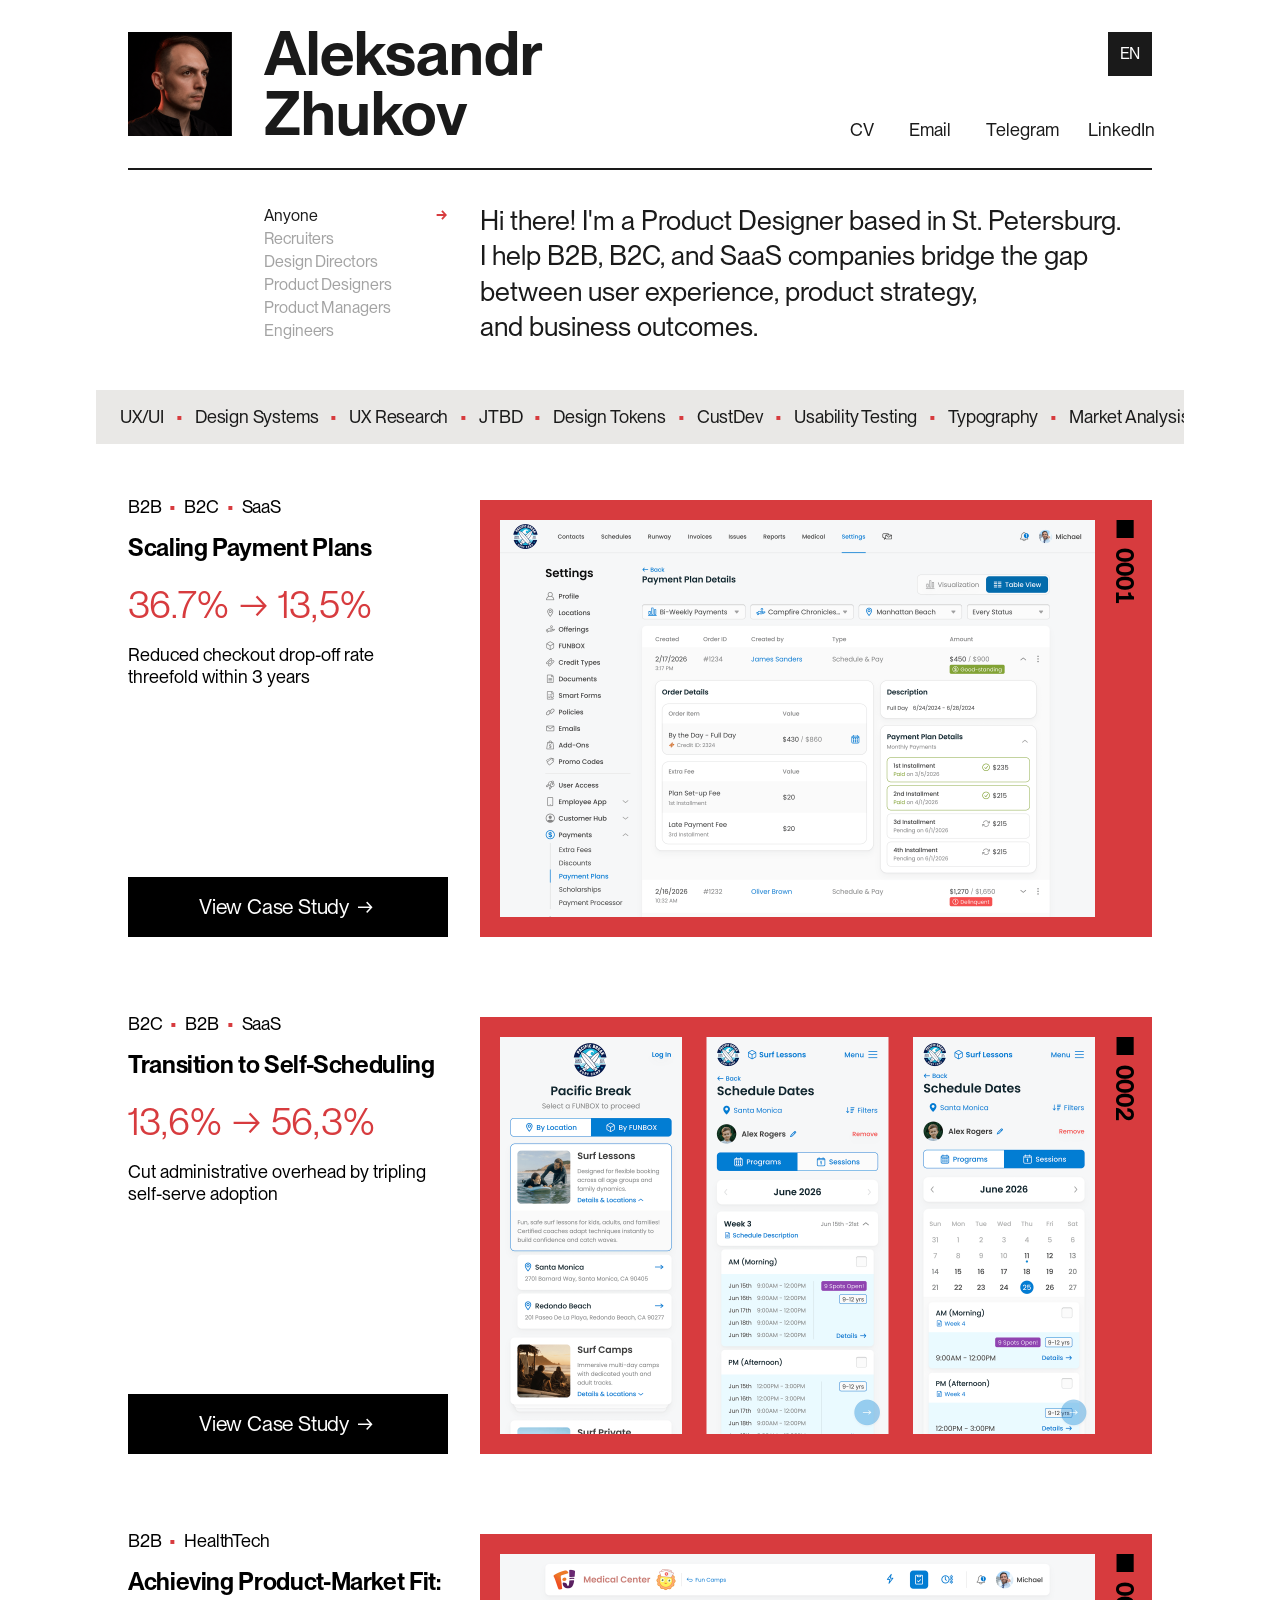
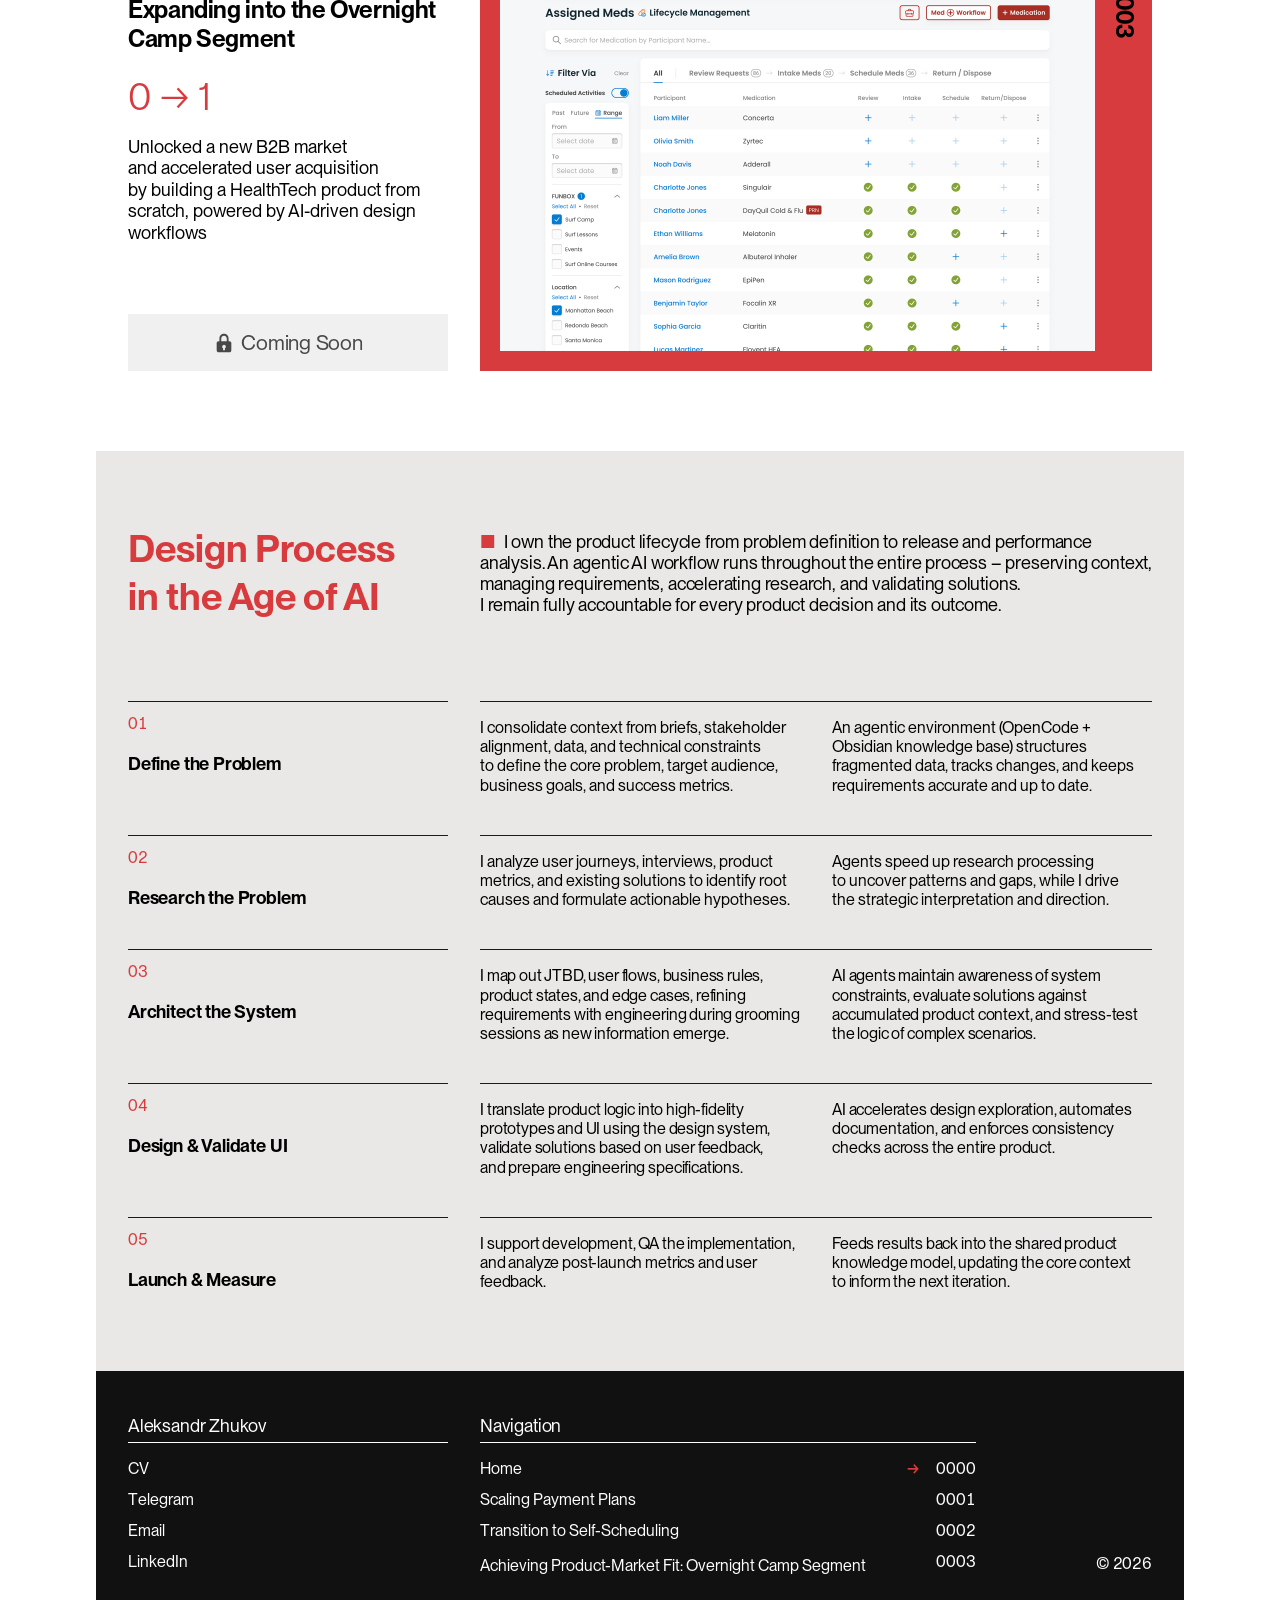
==== commit 6a1c01fc: "Fixes" ====
--- a/en/index.html
+++ b/en/index.html
@@ -55,8 +55,8 @@
         webvisor: true
       });
     </script>
-    <script type="module" crossorigin src="/assets/main-BwwhTPbN.js"></script>
-    <link rel="stylesheet" crossorigin href="/assets/main-Cc0NWnMS.css">
+    <script type="module" crossorigin src="/assets/main-Ds47gJIU.js"></script>
+    <link rel="stylesheet" crossorigin href="/assets/main-NKeWyfDX.css">
   </head>
   <body>
     <noscript><div><img src="https://mc.yandex.ru/watch/110116885" style="position:absolute; left:-9999px;" alt="" /></div></noscript>
--- a/assets/main-NKeWyfDX.css
+++ b/assets/main-NKeWyfDX.css
@@ -0,0 +1 @@
+@font-face{font-family:PP Neue Montreal;src:url(/fonts/PPNeueMontreal-Regular.otf) format("opentype");font-style:normal;font-weight:400;font-display:swap}.self-serve{width:min(1024px,calc(100% - 64px));margin:32px auto 0}.self-serve>:where(:not(.case-menu)):where(h1,h2,p,figure,dl,dd),.self-serve>:where(:not(.case-menu)) :where(h1,h2,p,figure,dl,dd){margin:0}.self-serve__hero{margin-top:32px}.self-serve__title{margin-bottom:32px;font-size:61px;font-weight:600;line-height:73.2px;letter-spacing:-1.22px}.self-serve__cover-area{position:relative;width:100%;height:auto;aspect-ratio:1024 / 703;background:#d73b3e}.self-serve__cover,.self-serve__media img{display:block;max-width:100%;height:auto}.self-serve__cover{position:absolute;top:7.9659%;left:8.59375%;width:82.8125%}.self-serve__date{position:absolute;top:92.6%;left:8.59375%;color:#000;font-size:28px;font-weight:700;line-height:33.6px}.self-serve>*+:not(.self-serve__hero){margin-top:40px}.self-serve>section:not(.self-serve__hero){width:82.8125%;max-width:848px;margin-inline:auto}.self-serve__heading,.self-serve__copy{max-width:672px}.self-serve__heading{margin-bottom:16px;font-size:24px;font-weight:600;line-height:28.8px}.self-serve__copy{font-size:18px;font-weight:400;line-height:21.6px}.self-serve__copy+.self-serve__copy{margin-top:16px}.self-serve__media,.self-serve__embed,.self-serve__iframe{display:block;width:100%}.self-serve__media,.self-serve__embed{background:#e9e8e6}.self-serve__media{display:grid;padding:64px 88px;place-items:center}.self-serve__media img{width:100%}.self-serve__media--ss-3{padding-block:56px}.self-serve__media--ss-6 img{width:min(553.34px,100%)}.self-serve__media--ss-2{display:block;padding:32px 88px 64px}.self-serve__media--ss-2 img{clear:left}.self-serve__iframe{aspect-ratio:16 / 9;border:0}.self-serve__embed--first,.self-serve__embed--second{padding:24px}.self-serve__chart-title{float:left;margin-bottom:20px;font-size:24px;font-weight:600;line-height:28.8px}.self-serve__metrics{width:min(672px,100%);margin-top:40px}.self-serve__metric{position:relative;display:grid;grid-template-columns:repeat(2,minmax(0,1fr));grid-template-rows:26px auto;column-gap:32px;row-gap:16px}.self-serve__metric:before{position:absolute;top:25px;right:0;left:0;height:1px;background:#1a1a1a;content:"";transform:scaleX(1);transform-origin:left center;transition:transform 1s cubic-bezier(.25,.1,.25,1)}.self-serve__metric+.self-serve__metric{margin-top:40px}.self-serve__metric-label,.self-serve__metric-description{font-size:18px;line-height:21.6px}.self-serve__metric-label{grid-column:1 / -1;height:26px;font-weight:600}.self-serve__metric-description{font-weight:400}.self-serve__metric-value{color:#d7322c;font-family:PP Neue Montreal Text,PP Neue Montreal,sans-serif;font-size:38px;font-weight:350;line-height:42px;letter-spacing:-.76px}.self-serve__reflection{margin-bottom:56px}@media(max-width:767px){.self-serve{width:100%;margin-top:20px}.self-serve__hero{margin-top:16px}.self-serve__title{margin:0 20px 16px;font-size:32px;line-height:38.4px;letter-spacing:-.64px}.self-serve__cover-area{width:100%;height:auto;aspect-ratio:auto;padding:20px 20px 16px}.self-serve__cover{position:static;width:100%;height:auto}.self-serve__date{position:static;margin-top:16px;font-size:21px;font-weight:600;line-height:25.2px}.self-serve>*+:not(.self-serve__hero){margin-top:24px}.self-serve>section:not(.self-serve__hero){width:auto;margin-inline:20px}.self-serve__heading,.self-serve__copy{max-width:none}.self-serve__heading{margin-bottom:16px;font-size:21px;line-height:25.2px}.self-serve__copy{font-size:16px;line-height:19.2px}.self-serve__media{width:100%;padding:20px}.self-serve__embed{padding:0}.self-serve__iframe{aspect-ratio:4 / 3}.self-serve__chart-title{font-size:21px;line-height:25.2px;letter-spacing:-2%}.self-serve__metrics{width:auto;margin-top:24px}.self-serve__metric{grid-template-columns:minmax(0,23fr) minmax(0,25fr);grid-template-rows:24px auto;column-gap:16px;row-gap:12px}.self-serve__metric:before{top:23px}.self-serve__metric+.self-serve__metric{margin-top:24px}.self-serve__metric-label,.self-serve__metric-description{font-size:16px;line-height:19.2px}.self-serve__metric-label{height:24px}.self-serve__metric-value{font-size:28px;line-height:30px;letter-spacing:-.56px}.self-serve__reflection{margin-bottom:48px}}@font-face{font-family:PP Neue Montreal;src:url(/fonts/PPNeueMontreal-Extrabold.otf) format("opentype");font-style:normal;font-weight:800;font-display:swap}@font-face{font-family:PP Neue Montreal;src:url(/fonts/PPNeueMontreal-Semibold.otf) format("opentype");font-style:normal;font-weight:600;font-display:swap}@font-face{font-family:Oceanic Text;src:url(/fonts/OceanicTextTRIAL-Regular.otf) format("opentype");font-style:normal;font-weight:400;font-display:swap}@font-face{font-family:PP Neue Montreal Text;src:url(/fonts/PPNeueMontrealText-Book.otf) format("opentype");font-style:normal;font-weight:350;font-display:swap}:root{color:#1a1a1a;font-family:PP Neue Montreal,sans-serif;font-synthesis:none;-webkit-font-smoothing:antialiased;-moz-osx-font-smoothing:grayscale}*{box-sizing:border-box}html,body,#root{min-width:320px;min-height:100%;margin:0}body{margin:0}.site-canvas{width:440px;margin-inline:auto;zoom:calc(100vw/440px)}@media(min-width:768px){.site-canvas{width:1088px;zoom:min(calc(100vw/1088px),1.7647058824)}}a{color:inherit;text-decoration:none}.trimmed-text{text-box-trim:both;text-box-edge:cap baseline}.site-header{width:min(1024px,calc(100% - 64px));height:138px;margin-top:32px;margin-inline:auto;border-bottom:2px solid #1a1a1a}.site-header__content{position:relative;display:flex;justify-content:space-between;width:100%;height:104px}.site-header__identity{display:flex;width:446px;height:104px;gap:32px}.site-header__portrait{flex:0 0 104px;width:104px;height:104px;overflow:hidden}.site-header__portrait picture,.site-header__portrait img{display:block;width:100%;height:100%}.site-header__portrait img{object-fit:cover;object-position:center;filter:brightness(.95) contrast(1.04)}.site-header__name{width:310px;height:104px;margin:0;overflow:visible;font-size:61px;font-weight:600;line-height:60px;letter-spacing:-1.5%}.site-header__actions{position:relative;width:302px;height:104px}.locale-link{position:absolute;top:0;right:0;display:grid;width:44px;height:44px;place-items:center;color:#fff;background:#1a1a1a;font-size:16px;font-weight:400;line-height:19.2px;letter-spacing:-.16px;transition:background-color .25s cubic-bezier(.22,1,.36,1),color .25s cubic-bezier(.22,1,.36,1)}.locale-link:hover,.locale-link:focus-visible{background:#d73b3e;color:#000}.locale-link .trimmed-text{display:block}.site-header__contacts{position:absolute;right:0;bottom:0;width:302px;height:22px}.contact-link{position:absolute;bottom:0;display:grid;height:22px;place-items:end center;font-size:18px;font-weight:400;line-height:21.6px;white-space:nowrap}.contact-link:nth-child(1){left:-8px;width:40px}.contact-link:nth-child(2){left:48px;width:64px}.contact-link:nth-child(3){left:128px;width:86px}.contact-link:nth-child(4){left:230px;width:80px}.contact-link>.trimmed-text{display:block}.letter-hover [data-letter]{font-weight:400}.letter-hover [data-letter]:not([data-empty]){position:relative;color:transparent}.letter-hover [data-letter]:not([data-empty]):before,.letter-hover [data-letter]:not([data-empty]):after{position:absolute;top:0;right:0;bottom:0;left:0;color:#1a1a1a;content:attr(data-char);transition:opacity .25s cubic-bezier(.22,1,.36,1)}.letter-hover [data-letter]:not([data-empty]):before{font-weight:400;opacity:1}.letter-hover [data-letter]:not([data-empty]):after{color:#d73b3e;font-weight:600;opacity:0}.letter-hover [data-empty]{display:inline-block;width:4px}.letter-hover [data-letter].is-hot:before{opacity:0}.letter-hover [data-letter].is-hot:after{opacity:1}.contact-link.is-click-fill [data-letter]:not([data-empty]):before{opacity:0;transition:opacity .14s cubic-bezier(.22,1,.36,1) var(--selection-delay, 0ms)}.contact-link.is-click-fill [data-letter]:not([data-empty]):after{opacity:1;transition:opacity .14s cubic-bezier(.22,1,.36,1) var(--selection-delay, 0ms)}.contact-link.is-click-reset [data-letter]:not([data-empty]):before{opacity:1;transition:opacity .16s cubic-bezier(.22,1,.36,1)}.contact-link.is-click-reset [data-letter]:not([data-empty]):after{opacity:0;transition:opacity .16s cubic-bezier(.22,1,.36,1)}.contact-link[data-label=Telegram] [data-letter]:nth-child(4){margin-left:-.055em}.audience-block{display:grid;grid-template-columns:13.28125% 17.96875% 3.125% 65.625%;width:min(1024px,calc(100% - 64px));min-height:126px;margin:40px auto 0}.audience-menu{display:flex;grid-column:2;flex-direction:column;gap:0;height:138px;margin-top:-6px}.audience-option{display:flex;align-items:flex-start;justify-content:space-between;width:calc(100% + 16px);height:23px;margin-left:-8px;padding:6px 8px;border:0;color:inherit;background:transparent;-webkit-appearance:none;-moz-appearance:none;appearance:none;cursor:pointer;font-family:inherit;font-size:16px;font-weight:400;line-height:19.2px;letter-spacing:-.08px;text-align:left}.audience-option__label{display:block;margin-left:-8px;white-space:nowrap}.audience-option [data-letter]:not([data-empty]):before{color:#1a1a1a66;transition:color .16s cubic-bezier(.22,1,.36,1),opacity .25s cubic-bezier(.22,1,.36,1)}.audience-option.is-selected [data-letter]:before{color:#1a1a1a;opacity:1;transition:color .12s cubic-bezier(.22,1,.36,1) var(--selection-delay, 0ms),opacity .1s cubic-bezier(.22,1,.36,1) var(--selection-delay, 0ms)}.audience-option.is-selected [data-letter]:after{opacity:0;transition:opacity .1s cubic-bezier(.22,1,.36,1) var(--selection-delay, 0ms)}.audience-option__arrow{display:block;color:#d73b3e;opacity:0;font-size:15px;font-weight:800;line-height:18px;letter-spacing:0;transition:opacity .12s cubic-bezier(.22,1,.36,1)}.audience-option.is-selected .audience-option__arrow{opacity:1;transition:opacity .18s cubic-bezier(.22,1,.36,1) 80ms}.audience-mobile-control{display:none}.audience-message{position:relative;grid-column:4;overflow:hidden;margin:0;color:#1a1a1a;font-size:27px;font-weight:400;line-height:35.3px;letter-spacing:-2%}.audience-message__paragraph{top:0;right:0;bottom:0;left:0;margin:0}.audience-message__word-clip,.audience-message__word{display:inline-block}.audience-message__word-clip{margin-inline:-.08em;padding-inline:.08em;overflow:hidden;vertical-align:bottom}.audience-message__copy--mobile{display:none}.audience-message a .audience-message__word{text-decoration:underline;text-decoration-thickness:1px;text-underline-offset:3px}.audience-message a:hover,.audience-message a:focus-visible{color:#d73b3e}.marquee{--marquee-duration: 240s;--marquee-gap: 12px;width:100%;height:54px;margin-top:48px;overflow:hidden;background:#e9e8e6}.marquee__track{display:flex;align-items:center;width:max-content;height:100%;transform:translate3d(24px,0,0);animation:marquee-scroll var(--marquee-duration) linear infinite;will-change:transform}.marquee__sequence{display:flex;flex:none;align-items:center;gap:var(--marquee-gap);padding-right:var(--marquee-gap);font-size:18px;font-weight:400;line-height:21.6px;letter-spacing:-.18px;white-space:nowrap}.marquee__item{display:flex;flex:none;align-items:center;gap:var(--marquee-gap)}.marquee__bullet{color:#d73b3e}@keyframes marquee-scroll{to{transform:translate3d(calc(-50% + 24px),0,0)}}.cases{display:flex;flex-direction:column;width:min(1024px,calc(100% - 64px));margin:56px auto 0;gap:80px}.case-card{display:grid;grid-template-columns:31.25% 65.625%;grid-template-rows:437px;width:100%;color:#000;column-gap:3.125%}.case-card__info{display:flex;flex-direction:column;grid-area:1 / 1;width:100%;height:437px}.case-card__tags,.case-card__title,.case-card__metric,.case-card__description{position:static;width:100%;margin:0}.case-card__tags{display:flex;gap:8px;font-size:18px;font-weight:400;line-height:21.6px;letter-spacing:-.18px}.case-card__tag{display:flex;flex:none;gap:8px}.case-card__tag-bullet{color:#d73b3e}.case-card__title{margin-top:16px;font-size:24px;font-weight:600;line-height:28.8px;letter-spacing:-.36px}.case-card__metric{margin-top:20px;color:#d73b3e;font-family:PP Neue Montreal Text,PP Neue Montreal,sans-serif;font-size:38px;font-weight:350;line-height:45.6px;letter-spacing:-.76px}.case-card__description{margin-top:16px;font-size:18px;font-weight:400;line-height:21.6px;letter-spacing:0}.case-card__cover,.case-card__cta{margin:0;border-radius:0;border:0;-webkit-appearance:none;-moz-appearance:none;appearance:none;font-family:inherit;cursor:pointer}.case-card__cover{position:relative;display:block;grid-area:1 / 2;width:100%;height:437px;padding:20px 57px 20px 20px;overflow:hidden;color:#000;background:#d73b3e}.case-card__cover img{display:block;width:100%;height:100%;object-fit:cover}.case-card__cover:disabled{cursor:default}.case-card__number{position:absolute;top:14px;right:14px;font-size:24px;font-weight:600;line-height:28.8px;letter-spacing:0;writing-mode:vertical-rl;font-variant-numeric:tabular-nums}.case-card__cta{position:relative;z-index:1;display:flex;grid-area:1 / 1;align-self:end;align-items:center;justify-content:center;width:100%;height:60px;padding:0;color:#fefefe;background:#000;font-size:21px;font-weight:400;line-height:25.2px;letter-spacing:-.21px;transition:.25s cubic-bezier(.22,1,.36,1);gap:4px}.case-card__cta:hover,.case-card__cta:focus-visible{color:#000;background:#d73b3e}.case-card__coming-soon{position:relative;z-index:1;display:flex;grid-area:1 / 1;align-self:end;align-items:center;justify-content:center;width:100%;height:57px;color:#000000b3;background:#f0f0f0;font-size:21px;font-weight:400;line-height:25.2px;letter-spacing:-.21px;gap:6px;cursor:default;-webkit-user-select:none;user-select:none}.case-card__coming-soon-icon{display:block;width:22px;height:22px;flex:none;fill:currentColor}.case-card__arrow{display:inline-flex;width:24px;height:24px;align-items:center;justify-content:center}.case-card__arrow-group{display:block;white-space:nowrap}.editorial-process{width:100%;margin-top:80px;color:#000;background:#e9e8e6}.editorial-process__inner{width:min(1024px,calc(100% - 64px));margin:0 auto;padding-block:80px}.editorial-process__intro,.editorial-process__step{display:grid;grid-template-columns:31.25% 65.625%;column-gap:3.125%}.editorial-process__heading,.editorial-process__lead,.editorial-process__number,.editorial-process__step-title,.editorial-process__copy p{margin:0}.editorial-process__number,.editorial-process__step-title,.editorial-process__copy p{opacity:1;transform:translateY(0);clip-path:inset(0);transition:opacity .65s cubic-bezier(.25,.1,.25,1),transform .85s cubic-bezier(.25,.1,.25,1),clip-path .85s cubic-bezier(.25,.1,.25,1)}.editorial-process__number,.editorial-process__step-title{transition-delay:1.05s}.editorial-process__copy p{transition-delay:1.15s}.editorial-process__copy p:nth-child(2){transition-delay:1.25s}.editorial-process[data-revealed=false] .editorial-process__number,.editorial-process[data-revealed=false] .editorial-process__step-title,.editorial-process[data-revealed=false] .editorial-process__copy p{opacity:0;transform:translateY(34px);clip-path:inset(0 0 100% 0)}.editorial-process__heading{color:#d73b3e;font-size:38px;font-weight:600;line-height:48px;letter-spacing:0;margin-top:-6px}.editorial-process__lead{font-size:18px;font-weight:400;line-height:21px;letter-spacing:-.18px}.editorial-process__bullet{margin-right:8px;color:#d73b3e}.editorial-process__steps{display:flex;flex-direction:column;gap:40px;margin:80px 0 0;padding:0;list-style:none}.editorial-process__step-heading{position:relative;min-height:65px}.editorial-process__step-heading:before,.editorial-process__copy:before{position:absolute;top:0;left:0;width:100%;height:1px;background:#1a1a1a;content:"";transform:scaleX(1);transform-origin:left center;transition:transform 1s cubic-bezier(.25,.1,.25,1)}.editorial-process__copy:before{transition-delay:.1s}.editorial-process[data-revealed=false] .editorial-process__step-heading:before,.editorial-process[data-revealed=false] .editorial-process__copy:before{transform:scaleX(0)}.editorial-process__number{position:absolute;top:13px;left:0;color:#d73b3e;font-size:16px;font-weight:400;line-height:19.2px;letter-spacing:0;font-variant-numeric:tabular-nums}.editorial-process__step-title{position:absolute;top:52px;left:0;width:100%;font-size:18px;font-weight:600;line-height:21.6px;letter-spacing:-.18px}.editorial-process__copy{position:relative;display:grid;grid-template-columns:repeat(2,minmax(0,1fr));gap:32px;padding-top:17px}.editorial-process__copy p{font-size:16px;font-weight:400;line-height:19.2px;letter-spacing:0}.editorial-process__step:nth-child(n+3) .editorial-process__copy p{letter-spacing:-.16px}.site-footer{box-sizing:border-box;width:100%;height:246px;padding-block:48px;color:#fff;background:#111}.site-footer__inner{display:grid;grid-template-columns:320px 496px 144px;gap:32px;width:min(1024px,calc(100% - 64px));height:150px;margin:0 auto}.site-footer__contacts,.site-footer__navigation{height:150px}.site-footer__heading{box-sizing:border-box;height:28px;margin:0;border-bottom:1px solid #fff;font-size:18px;font-weight:400;line-height:21.6px;letter-spacing:-.18px}.site-footer__contact-list,.site-footer__navigation-list{display:grid;grid-template-rows:repeat(3,31px) 11px;height:104px;margin-top:24px}.site-footer__contact-link,.site-footer__navigation-row{box-sizing:border-box;min-width:0;margin:0;padding:0;border:0;color:inherit;background:transparent;-webkit-appearance:none;-moz-appearance:none;appearance:none;cursor:pointer;font:inherit;font-size:16px;font-weight:400;line-height:19.2px;letter-spacing:0;text-align:left;text-decoration:none}.site-footer__contact-link{display:block;width:144px}.site-footer__navigation-row{display:grid;grid-template-columns:minmax(0,1fr) 69px;gap:20px;width:100%;align-items:start}.site-footer__navigation-row.is-unavailable,.site-footer__navigation-row.is-current{cursor:default}.site-footer__navigation-label{min-width:0}.site-footer__wave-text{display:block;margin-left:-8px;white-space:nowrap}.site-footer__wave [data-letter]:not([data-empty]):before{color:#fff}.site-footer__wave [data-letter]:not([data-empty]):after{color:#d73b3e}.site-footer__wave [data-letter].is-hot:before{opacity:1}.site-footer__wave.is-click-fill [data-letter]:not([data-empty]):before{opacity:1;transition:opacity .14s cubic-bezier(.22,1,.36,1) var(--selection-delay, 0ms)}.site-footer__wave.is-click-fill [data-letter]:not([data-empty]):after{opacity:1;transition:opacity .14s cubic-bezier(.22,1,.36,1) var(--selection-delay, 0ms)}.site-footer__wave.is-click-reset [data-letter]:not([data-empty]):before{opacity:1;transition:opacity .16s cubic-bezier(.22,1,.36,1)}.site-footer__wave.is-click-reset [data-letter]:not([data-empty]):after{opacity:0;transition:opacity .16s cubic-bezier(.22,1,.36,1)}.site-footer__case-number{justify-self:end}.site-footer__current-mark{display:grid;grid-template-columns:auto 52px;justify-content:space-between}.site-footer__current-mark>.trimmed-text:last-child{text-align:right}.site-footer__current-arrow{color:#d73b3e;font-weight:600}.site-footer__copyright{display:flex;align-items:flex-end;justify-content:flex-end;height:150px;font-size:16px;font-weight:400;line-height:19.2px;letter-spacing:-.16px}.resume-backdrop{position:fixed;top:0;right:0;bottom:0;left:0;z-index:100;background:#14141447;backdrop-filter:blur(10px) saturate(120%);-webkit-backdrop-filter:blur(10px) saturate(120%);cursor:pointer}.resume-drawer-shell{position:fixed;top:0;right:0;z-index:101;width:calc(62% + 88px);height:100dvh;pointer-events:none}.resume-drawer{position:absolute;top:0;right:0;display:flex;flex-direction:column;width:calc(100% - 88px);height:100%;border-radius:0;background:#fefefe;box-shadow:-24px 0 48px #0000002e;pointer-events:auto}.resume-drawer__pdf{flex:1;width:100%;border:0;border-radius:0;background:#f3f3f3}.resume-drawer__close,.resume-drawer__download{position:absolute;z-index:102;display:grid;width:56px;height:56px;padding:0;border:0;border-radius:0;-webkit-appearance:none;-moz-appearance:none;appearance:none;opacity:1;color:#fff;background-color:#000;transition:background-color .2s cubic-bezier(.22,1,.36,1);place-items:center;cursor:pointer;pointer-events:auto}.resume-drawer__close:hover,.resume-drawer__download:hover{background-color:#d73b3e}.resume-drawer__control-icon{pointer-events:none}.resume-drawer__close{top:8px;left:0}.resume-drawer__download{top:98px;left:0}.resume-drawer__close:focus-visible,.resume-drawer__download:focus-visible{outline:2px solid #fff;outline-offset:4px}@media(min-width:768px)and (max-width:1023px){.resume-drawer-shell{width:calc(75% + 88px)}}.visually-hidden{position:absolute;width:1px;height:1px;padding:0;margin:-1px;overflow:hidden;clip:rect(0,0,0,0);white-space:nowrap;border:0}@media(prefers-reduced-motion:reduce){.marquee__track{transform:translate3d(24px,0,0);animation:none}.locale-link,.case-menu__home,.case-menu__portrait,.case-menu__home-arrow,.case-menu__locale,.case-menu__mobile-controls,.case-menu__navigation--mobile,.case-card__cta,.audience-option__arrow,.letter-hover [data-letter]:not([data-empty]):before,.letter-hover [data-letter]:not([data-empty]):after,.contact-link.is-click-fill [data-letter]:not([data-empty]):before,.contact-link.is-click-fill [data-letter]:not([data-empty]):after,.contact-link.is-click-reset [data-letter]:not([data-empty]):before,.contact-link.is-click-reset [data-letter]:not([data-empty]):after,.site-footer__wave.is-click-fill [data-letter]:not([data-empty]):before,.site-footer__wave.is-click-fill [data-letter]:not([data-empty]):after,.site-footer__wave.is-click-reset [data-letter]:not([data-empty]):before,.site-footer__wave.is-click-reset [data-letter]:not([data-empty]):after,.editorial-process__step-heading:before,.editorial-process__copy:before,.editorial-process__number,.editorial-process__step-title,.editorial-process__copy p{transition:none}.editorial-process[data-revealed=false] .editorial-process__step-heading:before,.editorial-process[data-revealed=false] .editorial-process__copy:before{transform:scaleX(1)}.editorial-process[data-revealed=false] .editorial-process__number,.editorial-process[data-revealed=false] .editorial-process__step-title,.editorial-process[data-revealed=false] .editorial-process__copy p{opacity:1;transform:none;clip-path:none}}@supports not (text-box-trim: both){.site-header__name{margin-block:-8px}.locale-link .trimmed-text{margin-block:-4.1px}.contact-link>.trimmed-text{margin-block:-4.3px}.audience-option__label,.audience-option__arrow{margin-block:-4.1px}.audience-message{margin-block:-7px}.case-card__tags,.case-card__title,.case-card__metric,.case-card__description{transform:translateY(-4px)}.case-card__cta .trimmed-text,.case-card__coming-soon .trimmed-text{margin-block:-4px}.site-footer__heading,.site-footer__navigation-row.is-current>.trimmed-text,.site-footer__wave-text,.site-footer__case-number,.site-footer__current-mark,.site-footer__copyright .trimmed-text{margin-block:-4.1px;font-variant-numeric:tabular-nums}}.payment-plan{width:min(1024px,calc(100% - 64px));margin:32px auto 0}.payment-plan>:where(:not(.case-menu)):where(h1,h2,p,figure,dl,dd),.payment-plan>:where(:not(.case-menu)) :where(h1,h2,p,figure,dl,dd){margin:0}.payment-plan img{display:block}.case-menu{position:sticky;top:0;z-index:2;height:44px}.case-menu__desktop{display:grid;grid-template-columns:44px minmax(0,1fr) 44px;height:100%;transition:transform .25s cubic-bezier(.22,1,.36,1)}.case-menu__mobile{display:none}.case-menu__home{position:relative;display:grid;width:44px;height:44px;padding:0;overflow:hidden;border:0;background:transparent;place-items:center;transition:background-color .25s cubic-bezier(.22,1,.36,1)}.case-menu__portrait{width:100%;height:100%;object-fit:cover;opacity:1;transition:opacity .25s cubic-bezier(.22,1,.36,1)}.case-menu__home-arrow{position:absolute;color:#fff;font-size:18px;font-weight:600;opacity:0;transition:opacity .25s cubic-bezier(.22,1,.36,1)}.case-menu__home--active,.case-menu__home:focus-visible{background:#d73b3e}.case-menu__home--active .case-menu__portrait,.case-menu__home:focus-visible .case-menu__portrait{opacity:0}.case-menu__home--active .case-menu__home-arrow,.case-menu__home:focus-visible .case-menu__home-arrow{opacity:1}.case-menu__navigation{display:grid;min-width:0;background:#e9e9e9e0;backdrop-filter:blur(10px) saturate(120%);-webkit-backdrop-filter:blur(10px) saturate(120%);place-items:center}.case-menu__navigation-items{display:flex;width:406px;max-width:100%;align-items:center;justify-content:center;gap:32px}.case-menu__navigation-item{padding:0;border:0;color:#000;background:transparent;cursor:pointer;font:inherit;font-size:16px;font-weight:400;line-height:19.2px;letter-spacing:inherit;white-space:nowrap}.case-menu__navigation-item--active{color:#d7322c}.case-menu__navigation-label{display:block}.case-menu__navigation-item.case-menu__navigation-item--active [data-letter]:before{color:#d7322c;opacity:1}.case-menu__navigation-item.case-menu__navigation-item--active [data-letter]:after{opacity:0}.case-menu__navigation-item:focus-visible{outline:1px solid currentColor;outline-offset:4px}.case-menu__locale{display:grid;width:44px;height:44px;color:#fff;background:#000;font-size:16px;font-weight:400;line-height:19.2px;letter-spacing:-.16px;place-items:center;transition:background-color .25s cubic-bezier(.22,1,.36,1),color .25s cubic-bezier(.22,1,.36,1)}.case-menu__locale:hover,.case-menu__locale:focus-visible{color:#000;background:#d73b3e}.payment-plan__hero{margin-top:32px}.payment-plan__title{margin-bottom:32px;font-size:61px;font-weight:600;line-height:73.2px;letter-spacing:-1.22px}.payment-plan__cover-area{position:relative;width:100%;height:auto;aspect-ratio:1024 / 713;background:#d73b3e}.payment-plan__cover{position:absolute;top:8.976%;left:8.59375%;width:82.8125%;height:auto}.payment-plan__date{position:absolute;top:91.6%;left:8.59375%;color:#000;font-size:28px;font-weight:700;line-height:33.6px}.payment-plan>*+:not(.payment-plan__hero){margin-top:40px}.payment-plan__role,.payment-plan__product,.payment-plan__problem,.payment-plan__changes,.payment-plan__research,.payment-plan__provider-risk,.payment-plan__system-intro,.payment-plan__text,.payment-plan__complexity,.payment-plan__reflection{width:82.8125%;max-width:848px;margin-inline:auto}.payment-plan__heading,.payment-plan__copy{max-width:672px}.payment-plan__heading{margin-bottom:16px;font-size:24px;font-weight:600;line-height:28.8px}.payment-plan__copy{font-size:18px;font-weight:400;line-height:21.6px}.payment-plan__copy+.payment-plan__copy{margin-top:16px}.payment-plan__media{display:grid;width:100%;height:auto;overflow:hidden;background:#e9e8e6;place-items:center}.payment-plan__media img{height:auto;object-fit:contain}.payment-plan__media--pp-1,.payment-plan__media--pp-3,.payment-plan__media--pp-5,.payment-plan__media--pp-6,.payment-plan__media--pp-7,.payment-plan__media--pp-8,.payment-plan__media--pp-9,.payment-plan__media--pp-10,.payment-plan__media--pp-11{padding:64px 80px}.payment-plan__media--pp-1 img,.payment-plan__media--pp-3 img,.payment-plan__media--pp-5 img,.payment-plan__media--pp-6 img,.payment-plan__media--pp-7 img,.payment-plan__media--pp-8 img,.payment-plan__media--pp-9 img,.payment-plan__media--pp-10 img,.payment-plan__media--pp-11 img{width:100%}.payment-plan__media--pp-2{display:block;padding:40px 88px 64px}.payment-plan__chart-title{margin-bottom:32px;font-size:24px;font-weight:600;line-height:28.8px;float:left}.payment-plan__media--pp-2 img{clear:left;width:100%}.payment-plan__media--pp-4{padding:64px 80px}.payment-plan__media--pp-4 img{width:min(745px,100%)}.payment-plan__embed{width:100%;padding:24px;background:#e9e8e6}.payment-plan__iframe{display:block;width:100%;height:auto;aspect-ratio:16 / 9;border:0}.payment-plan__metrics{width:min(672px,100%);margin-top:40px}.payment-plan__metric{position:relative;display:grid;grid-template-columns:repeat(2,minmax(0,1fr));grid-template-rows:26px auto;column-gap:32px;row-gap:16px}.payment-plan__metric:before{position:absolute;top:25px;right:0;left:0;height:1px;background:#1a1a1a;content:"";transform:scaleX(1);transform-origin:left center;transition:transform 1s cubic-bezier(.25,.1,.25,1)}.payment-plan__metric+.payment-plan__metric{margin-top:40px}.payment-plan__metric-label,.payment-plan__metric-description{font-size:18px;line-height:21.6px}.payment-plan__metric-description{font-weight:400}.payment-plan__metric-label{grid-column:1 / -1;height:26px;font-weight:600}.payment-plan__metric-label,.self-serve__metric-label,.payment-plan__metric-description,.self-serve__metric-description,.payment-plan__metric-value,.self-serve__metric-value{opacity:1;transform:translateY(0);clip-path:inset(0);transition:opacity .65s cubic-bezier(.25,.1,.25,1),transform .85s cubic-bezier(.25,.1,.25,1),clip-path .85s cubic-bezier(.25,.1,.25,1)}.payment-plan__metric-label,.self-serve__metric-label{transition-delay:.73s}.payment-plan__metric-description,.self-serve__metric-description,.payment-plan__metric-value,.self-serve__metric-value{transition-delay:1.05s}.payment-plan__metrics[data-revealed=false] .payment-plan__metric:before,.self-serve__metrics[data-revealed=false] .self-serve__metric:before{transform:scaleX(0)}.payment-plan__metrics[data-revealed=false] .payment-plan__metric-label,.self-serve__metrics[data-revealed=false] .self-serve__metric-label,.payment-plan__metrics[data-revealed=false] .payment-plan__metric-description,.self-serve__metrics[data-revealed=false] .self-serve__metric-description,.payment-plan__metrics[data-revealed=false] .payment-plan__metric-value,.self-serve__metrics[data-revealed=false] .self-serve__metric-value{opacity:0;transform:translateY(34px);clip-path:inset(0 0 100% 0)}.payment-plan__metric-value{color:#d7322c;font-family:PP Neue Montreal Text,PP Neue Montreal,sans-serif;font-size:38px;font-weight:350;line-height:42px;letter-spacing:-.76px}.payment-plan__reflection{margin-bottom:56px}@media(max-width:767px){.site-header{width:calc(100% - 40px);max-width:400px;height:145px;margin-top:20px}.site-header__content{height:123px}.site-header__identity{width:100%;height:123px;gap:20px}.site-header__portrait{flex-basis:80px;width:80px;height:123px}.site-header__portrait picture,.site-header__portrait img{width:100%;height:100%;margin:0;object-fit:cover}.site-header__name{width:244px;height:80px;font-size:48px;line-height:46px;letter-spacing:-.96px}.site-header__actions{position:absolute;left:100px;width:calc(100% - 100px);max-width:300px;height:123px}.locale-link{width:34px;height:34px}.site-header__contacts{width:100%;height:20px}.contact-link{height:20px;font-size:16px;line-height:19.2px;letter-spacing:-.16px}.contact-link:nth-child(1){left:-8px;width:37px}.contact-link:nth-child(2){left:51.667px;width:59px}.contact-link:nth-child(3){left:133.334px;width:79px}.contact-link:nth-child(4){left:235px;width:73px}.audience-block{display:block;width:100%;min-height:0;margin-top:24px}.audience-menu{display:none}.audience-mobile-control{display:grid;grid-template-columns:55px 1fr 55px;width:100%;height:56px;color:#fff;background:#1a1a1a;font-size:18px;font-weight:400;line-height:21.6px;letter-spacing:-.18px}.audience-mobile-control__label{display:grid;overflow:hidden;place-items:center}.audience-mobile-control__label>span{grid-area:1 / 1;white-space:nowrap}.audience-mobile-control button{display:grid;padding:0 20px;border:0;color:inherit;background:transparent;place-items:center;cursor:pointer;font:inherit;letter-spacing:-.09px}.audience-message{width:calc(100% - 40px);margin:24px 20px 0;font-size:24px;line-height:28.8px;letter-spacing:-2%;touch-action:pan-y}.audience-message__copy--desktop{display:none}.audience-message__copy--mobile{display:inline}.marquee{--marquee-gap: 8px;height:51px;margin-top:40px}.marquee__sequence{font-size:16px;line-height:19.2px;letter-spacing:-.16px}.cases{width:100%;margin-top:48px;gap:48px}.case-card{display:flex;flex-direction:column;width:100%}.case-card__info{position:static;width:calc(100% - 40px);height:auto;margin-inline:20px}.case-card__tags,.case-card__title,.case-card__metric,.case-card__description{position:static;width:100%}.case-card__tags{gap:7px;font-size:16px;line-height:19.2px;letter-spacing:-.16px}.case-card__tag{gap:7px}.case-card__title{margin-top:16px;font-size:21px;line-height:25.2px;letter-spacing:-.315px}.case-card__metric{margin-top:20px;font-size:28px;line-height:33.6px;letter-spacing:-.56px}.case-card__description{margin-top:20px;font-size:16px;line-height:19.2px;letter-spacing:-.08px}.case-card__cover{width:100%;height:286px;margin-top:24px;padding:20px 43px 20px 20px}.case-card__number{font-size:16px;line-height:19.2px;top:16px;right:11px;font-variant-numeric:tabular-nums}.case-card__cta{width:100%;height:56px;font-size:18px;line-height:21.6px;letter-spacing:-.18px}.case-card__coming-soon{height:56px;font-size:18px;line-height:21.6px;letter-spacing:-.18px;gap:6px}.case-card__coming-soon-icon{width:19px;height:19px}.editorial-process{width:100%;margin-top:48px}.editorial-process__inner{width:calc(100% - 40px);padding-block:48px}.editorial-process__intro,.editorial-process__step{display:block}.editorial-process__heading{font-size:28px;line-height:33.6px}.editorial-process__desktop-break{display:none}.editorial-process__lead{margin-top:24px;font-size:16px;line-height:19.2px;letter-spacing:0}.editorial-process__bullet{margin-right:7px}.editorial-process__steps{gap:48px;margin-top:40px}.editorial-process__step-heading{min-height:32px}.editorial-process__number{top:13px;right:0;left:auto}.editorial-process__step-title{top:12px;font-size:16px;line-height:19.2px;letter-spacing:0}.editorial-process__copy{display:flex;flex-direction:column;gap:20px;margin-top:12px;padding-top:21px}.editorial-process__copy p{font-size:16px;line-height:19.2px;letter-spacing:0}.editorial-process__number,.editorial-process__step-title{transition-delay:.9s}.editorial-process__copy p:first-child{transition-delay:1.28s}.editorial-process__copy p:nth-child(2){transition-delay:1.4s}.editorial-process__step:nth-child(n+3) .editorial-process__copy p{letter-spacing:-.16px}.site-footer{height:523px;padding:48px 20px}.site-footer__inner{display:block;width:100%;height:427px}.site-footer__contacts{width:100%;height:150px}.site-footer__navigation{width:100%;height:169px;margin-top:40px}.site-footer__heading{letter-spacing:0}.site-footer__navigation-list{grid-template-rows:repeat(3,31px) 30px;height:123px}.site-footer__navigation-row:last-child{align-items:center}.site-footer__navigation-row:last-child .site-footer__wave-text{white-space:normal;padding-left:16px;text-indent:-8px}.site-footer__copyright{position:relative;display:block;box-sizing:border-box;width:100%;height:28px;margin-top:40px;border-top:1px solid #fff;letter-spacing:0}.site-footer__copyright .trimmed-text{position:absolute;top:17px;left:0}.resume-drawer-shell{top:auto;bottom:0;left:0;width:100%;height:calc(100dvh - 20px)}.resume-drawer{top:76px;width:100%;height:calc(100% - 76px);box-shadow:0 -24px 48px #0000002e}.resume-drawer__close{top:0;right:20px;left:auto}.resume-drawer__download{top:0;left:20px}.payment-plan{width:100%;margin-top:20px}.case-menu{top:20px;height:34px;margin-inline:20px}.case-menu__desktop{display:none}.case-menu__mobile{position:relative;display:block;height:34px}.case-menu__mobile-controls{position:absolute;top:0;right:0;bottom:0;left:0;display:grid;grid-template-columns:34px minmax(0,1fr) 34px;height:34px;opacity:1;pointer-events:auto;transform:translateY(0);transition:opacity .25s cubic-bezier(.22,1,.36,1),transform .25s cubic-bezier(.22,1,.36,1),visibility 0s linear 0s;visibility:visible}.case-menu__mobile-controls--navigation{opacity:0;pointer-events:none;transform:translateY(-8px);transition:opacity .25s cubic-bezier(.22,1,.36,1),transform .25s cubic-bezier(.22,1,.36,1),visibility 0s linear .25s;visibility:hidden}.case-menu__home--mobile,.case-menu__locale--mobile{width:34px;height:34px}.case-menu__locale--mobile{grid-column:3}.case-menu__navigation--mobile{position:fixed;top:0;left:0;display:grid;width:100%;height:60px;padding-inline:20px;opacity:0;pointer-events:none;transform:translateY(-12px);transition:visibility 300s linear;visibility:hidden}.case-menu__navigation--mobile.case-menu__navigation--navigation{opacity:1;pointer-events:auto;transform:translateY(0);transition:opacity .3s cubic-bezier(.22,1,.36,1),transform .35s cubic-bezier(.22,1,.36,1),visibility 0s linear 0s;visibility:visible}.case-menu__navigation-items--mobile{width:100%;min-width:0;justify-content:space-between;gap:8px}.case-menu__navigation-items--mobile .case-menu__navigation-label{margin-inline:-8px}.payment-plan__hero{margin-top:16px}.payment-plan__title{margin:0 20px 16px;font-size:32px;line-height:38.4px;letter-spacing:-.64px}.payment-plan__cover-area{width:100%;height:auto;aspect-ratio:auto;padding:20px 20px 16px}.payment-plan__cover{position:static;width:100%;height:auto}.payment-plan__date{position:static;margin-top:16px;font-size:21px;font-weight:600;line-height:25.2px}.payment-plan>*+:not(.payment-plan__hero){margin-top:24px}.payment-plan__role,.payment-plan__product,.payment-plan__problem,.payment-plan__changes,.payment-plan__research,.payment-plan__provider-risk,.payment-plan__system-intro,.payment-plan__text,.payment-plan__complexity,.payment-plan__reflection{width:auto;margin-inline:20px}.payment-plan__heading,.payment-plan__copy{max-width:none}.payment-plan__heading{margin-bottom:16px;font-size:21px;line-height:25.2px}.payment-plan__copy{font-size:16px;line-height:19.2px}.payment-plan__research--mobile-type .payment-plan__copy,.payment-plan__provider-risk--mobile-type .payment-plan__copy{font-size:18px;line-height:21.6px}.payment-plan__media{width:100%;height:auto;aspect-ratio:auto;padding:20px}.payment-plan__media img{width:100%;height:auto}.payment-plan__media--pp-4 img{width:86.25%}.payment-plan__media--pp-2{padding:20px}.payment-plan__chart-title{margin-bottom:14px;font-size:10.714px;line-height:12.857px;text-align:center}.payment-plan__metrics{width:auto;margin-top:24px}.payment-plan__metric{grid-template-columns:minmax(0,23fr) minmax(0,25fr);grid-template-rows:24px auto;column-gap:16px;row-gap:12px}.payment-plan__metric:before{top:23px}.payment-plan__metric+.payment-plan__metric{margin-top:24px}.payment-plan__metric-label,.payment-plan__metric-description{font-size:16px;line-height:19.2px}.payment-plan__metric-label{height:24px}.payment-plan__metric-value{font-size:28px;line-height:30px;letter-spacing:-.56px}.payment-plan__iframe{aspect-ratio:4 / 3}.payment-plan__embed{padding:0}.payment-plan__reflection{margin-bottom:48px}@supports not (text-box-trim: both){.site-header__name{margin-block:-6px}.contact-link>.trimmed-text{margin-block:-4.1px}.audience-message{margin-top:20px;margin-bottom:-4px}}}@media(prefers-reduced-motion:reduce){.payment-plan__metric:before,.self-serve__metric:before,.payment-plan__metric-label,.self-serve__metric-label,.payment-plan__metric-description,.self-serve__metric-description,.payment-plan__metric-value,.self-serve__metric-value{transition:none}.payment-plan__metrics[data-revealed=false] .payment-plan__metric:before,.self-serve__metrics[data-revealed=false] .self-serve__metric:before{transform:scaleX(1)}.payment-plan__metrics[data-revealed=false] .payment-plan__metric-label,.self-serve__metrics[data-revealed=false] .self-serve__metric-label,.payment-plan__metrics[data-revealed=false] .payment-plan__metric-description,.self-serve__metrics[data-revealed=false] .self-serve__metric-description,.payment-plan__metrics[data-revealed=false] .payment-plan__metric-value,.self-serve__metrics[data-revealed=false] .self-serve__metric-value{opacity:1;transform:none;clip-path:none}}
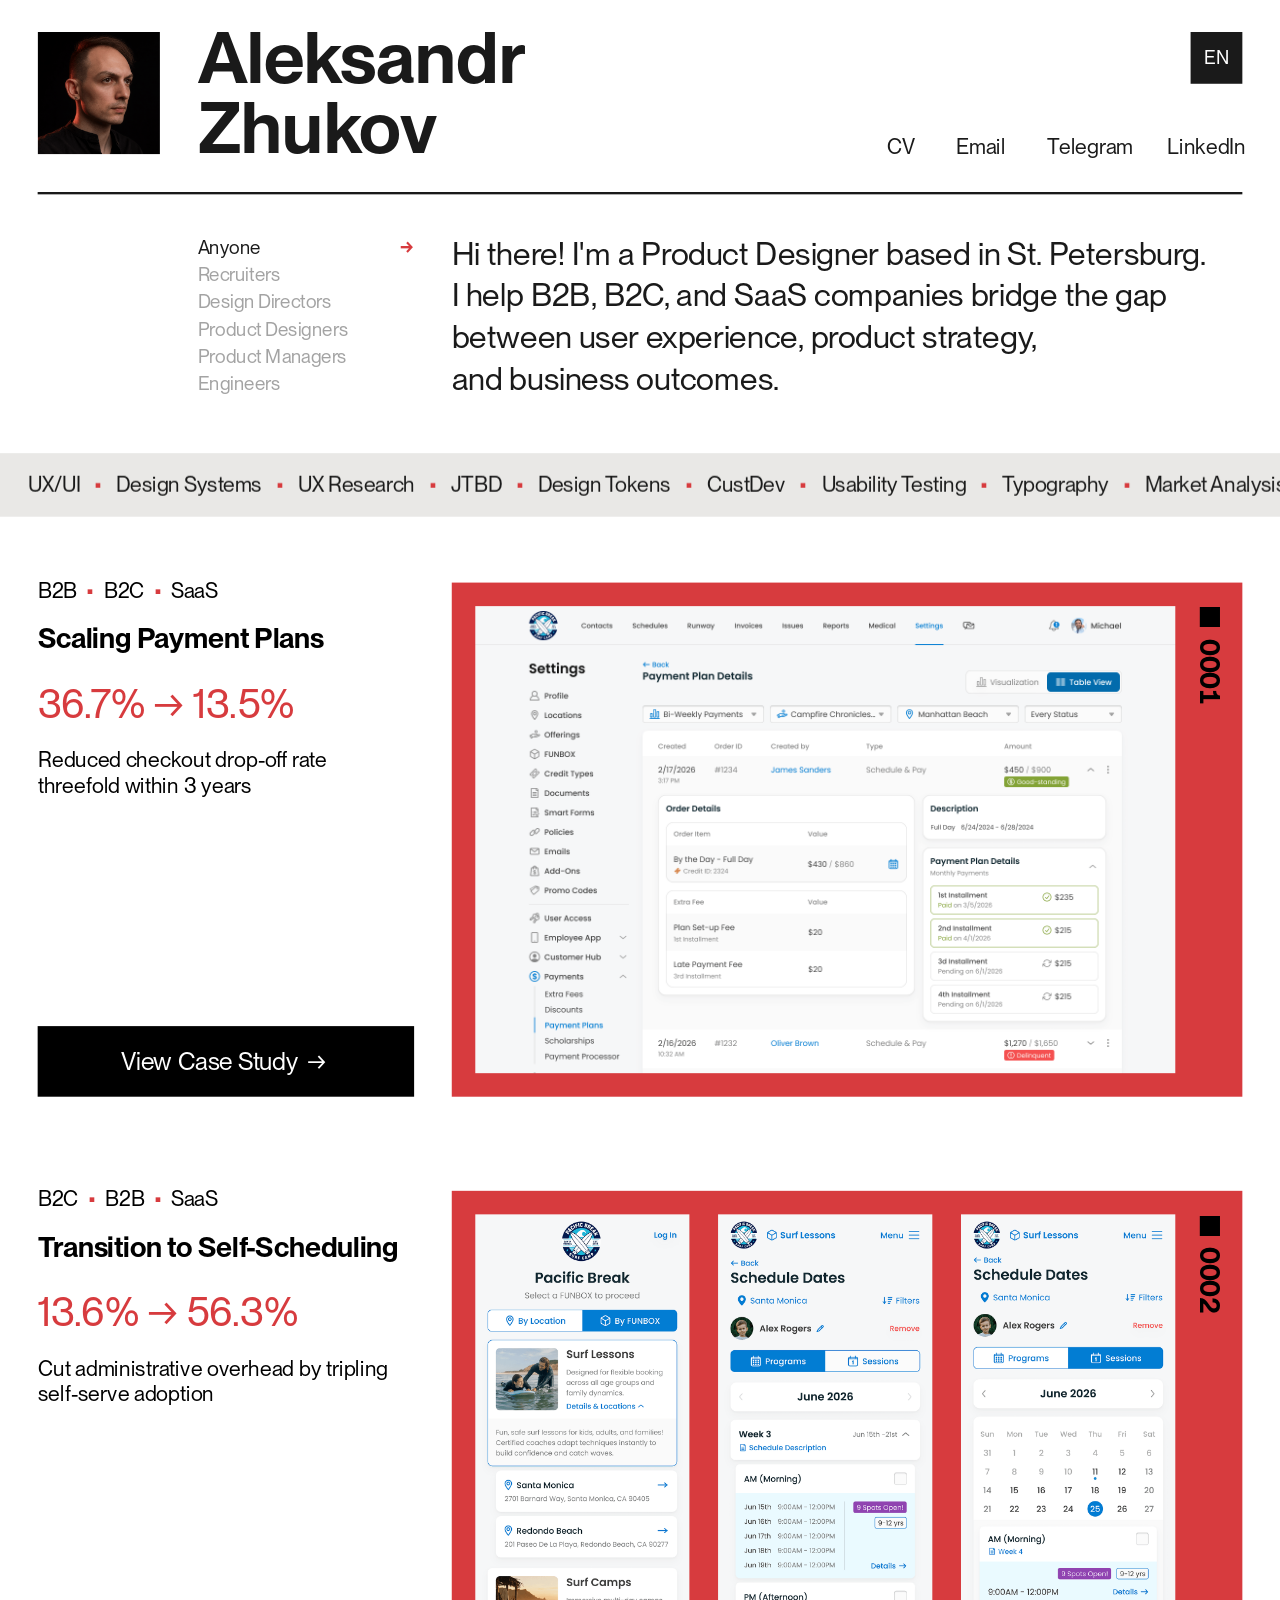
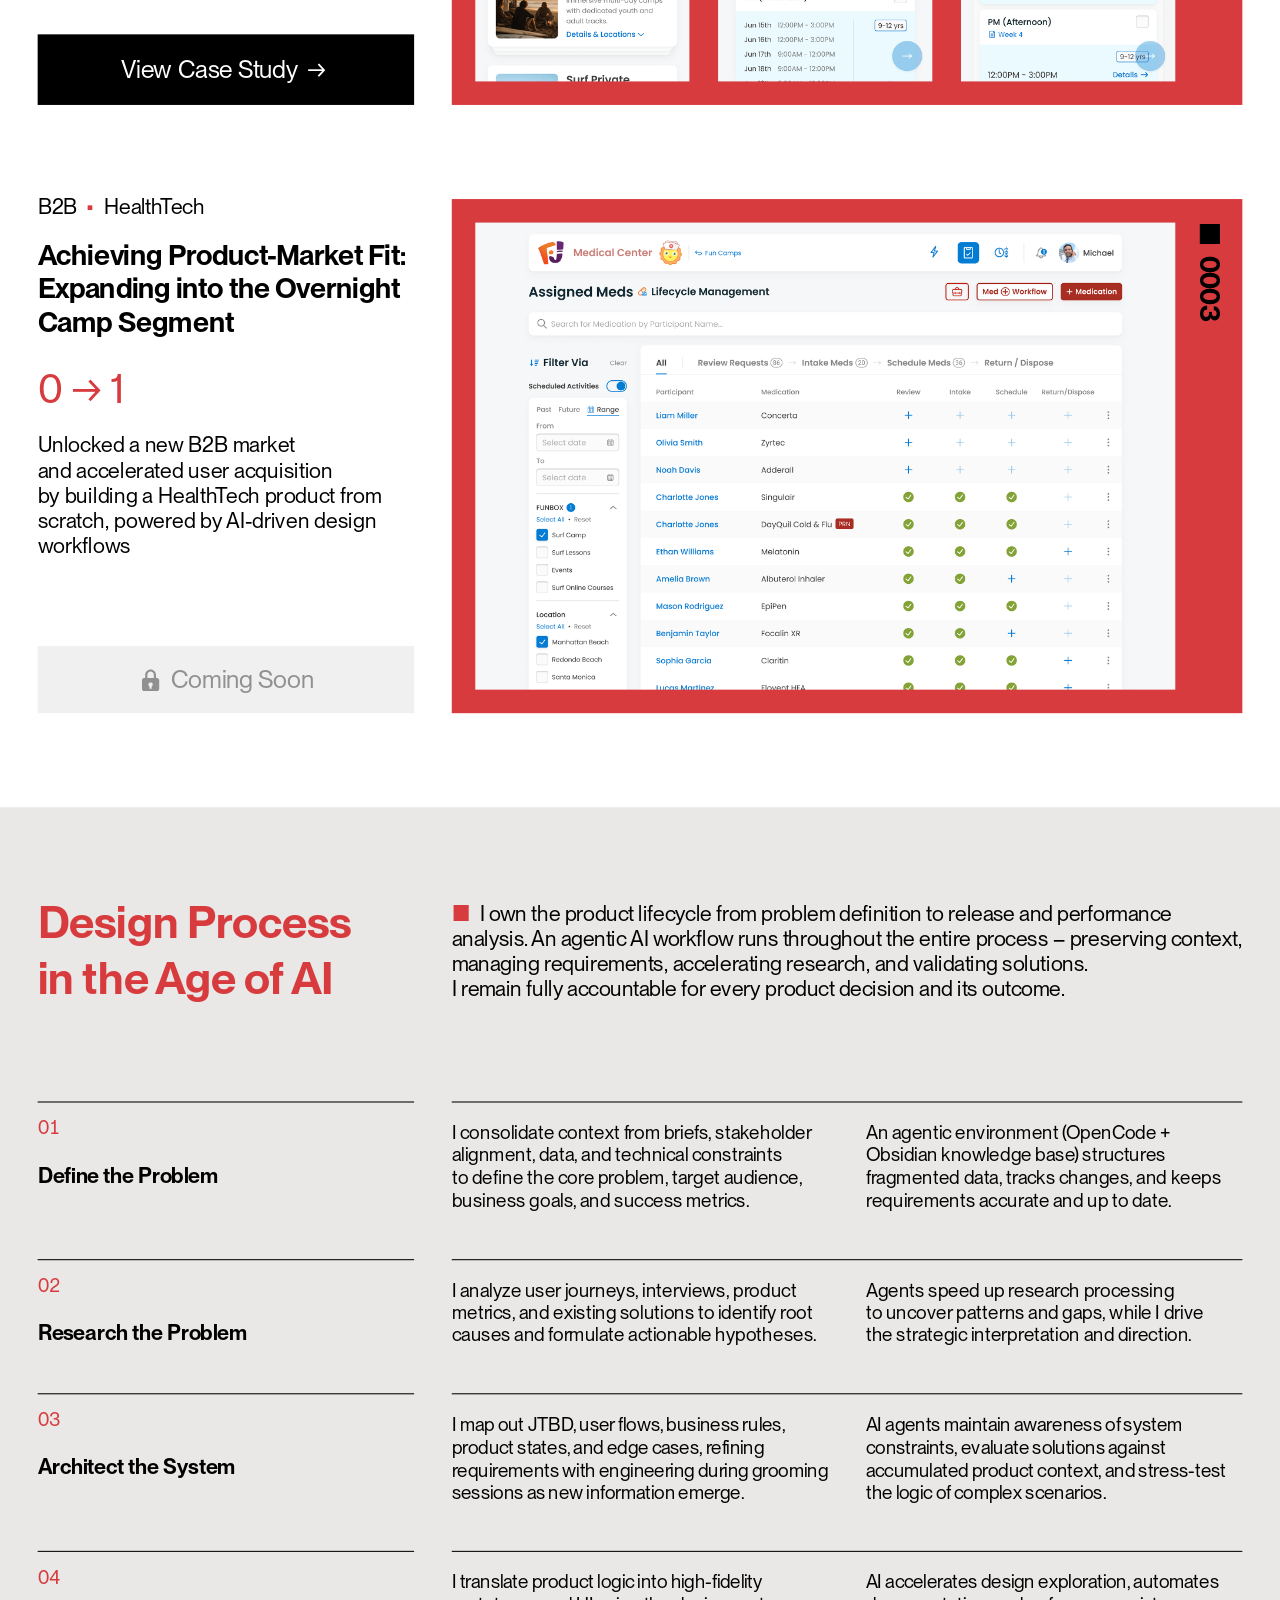
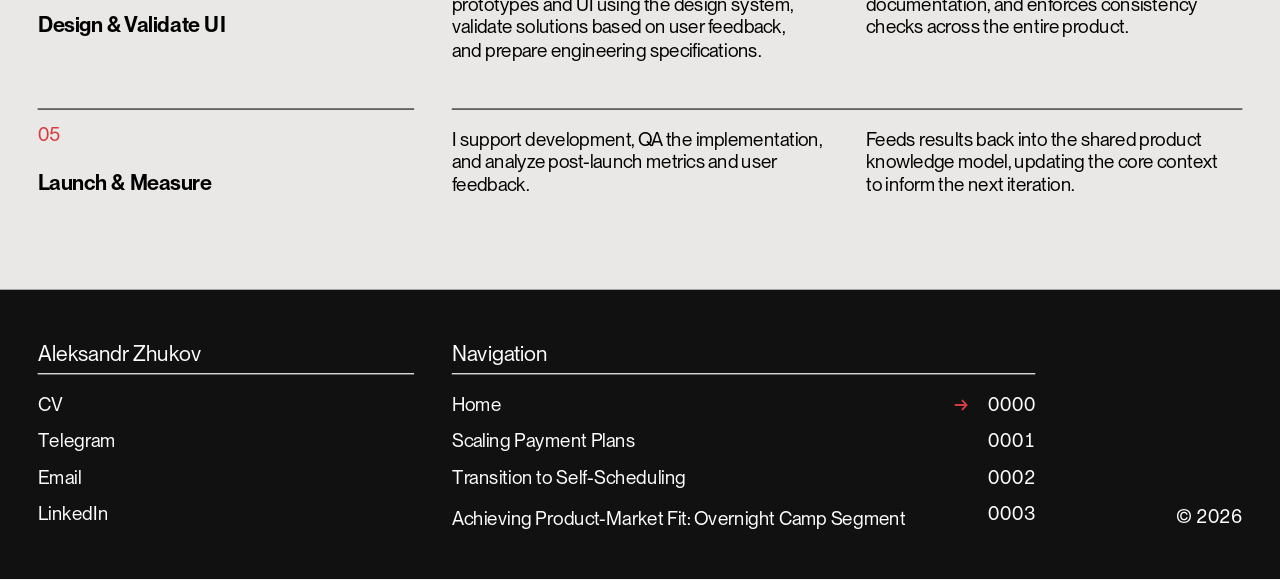
==== commit f088f808: "Fixes" ====
--- a/en/index.html
+++ b/en/index.html
@@ -55,8 +55,8 @@
         webvisor: true
       });
     </script>
-    <script type="module" crossorigin src="/assets/main-Ds47gJIU.js"></script>
-    <link rel="stylesheet" crossorigin href="/assets/main-NKeWyfDX.css">
+    <script type="module" crossorigin src="/assets/main-Chqc_fVk.js"></script>
+    <link rel="stylesheet" crossorigin href="/assets/main-Bxhtccd6.css">
   </head>
   <body>
     <noscript><div><img src="https://mc.yandex.ru/watch/110116885" style="position:absolute; left:-9999px;" alt="" /></div></noscript>
--- a/assets/main-Bxhtccd6.css
+++ b/assets/main-Bxhtccd6.css
@@ -0,0 +1 @@
+@font-face{font-family:PP Neue Montreal;src:url(/fonts/PPNeueMontreal-Regular.otf) format("opentype");font-style:normal;font-weight:400;font-display:swap}.self-serve{width:min(1024px,calc(100% - 64px));margin:32px auto 0}.self-serve>:where(:not(.case-menu)):where(h1,h2,p,figure,dl,dd),.self-serve>:where(:not(.case-menu)) :where(h1,h2,p,figure,dl,dd){margin:0}.self-serve__hero{margin-top:32px}.self-serve__title{margin-bottom:32px;font-size:61px;font-weight:600;line-height:73.2px;letter-spacing:-1.22px}.self-serve__cover-area{position:relative;width:100%;height:auto;aspect-ratio:1024 / 703;background:#d73b3e}.self-serve__cover,.self-serve__media img{display:block;max-width:100%;height:auto}.self-serve__cover{position:absolute;top:7.9659%;left:8.59375%;width:82.8125%}.self-serve__date{position:absolute;top:92.6%;left:8.59375%;color:#000;font-size:28px;font-weight:700;line-height:33.6px}.self-serve>*+:not(.self-serve__hero){margin-top:40px}.self-serve>section:not(.self-serve__hero){width:82.8125%;max-width:848px;margin-inline:auto}.self-serve__heading,.self-serve__copy{max-width:672px}.self-serve__heading{margin-bottom:16px;font-size:24px;font-weight:600;line-height:28.8px}.self-serve__copy{font-size:18px;font-weight:400;line-height:21.6px}.self-serve__copy+.self-serve__copy{margin-top:16px}.self-serve__media,.self-serve__embed,.self-serve__iframe{display:block;width:100%}.self-serve__media,.self-serve__embed{background:#e9e8e6}.self-serve__media{display:grid;padding:64px 88px;place-items:center}.self-serve__media img{width:100%}.self-serve__media--ss-3{padding-block:56px}.self-serve__media--ss-6 img{width:min(553.34px,100%)}.self-serve__media--ss-2{display:block;padding:32px 88px 64px}.self-serve__media--ss-2 img{clear:left}.self-serve__iframe{aspect-ratio:16 / 9;border:0}.self-serve__embed--first,.self-serve__embed--second{padding:24px}.self-serve__chart-title{float:left;margin-bottom:20px;font-size:24px;font-weight:600;line-height:28.8px}.self-serve__metrics{width:min(672px,100%);margin-top:40px}.self-serve__metric{position:relative;display:grid;grid-template-columns:repeat(2,minmax(0,1fr));grid-template-rows:26px auto;column-gap:32px;row-gap:16px}.self-serve__metric:before{position:absolute;top:25px;right:0;left:0;height:1px;background:#1a1a1a;content:"";transform:scaleX(1);transform-origin:left center;transition:transform 1s cubic-bezier(.25,.1,.25,1)}.self-serve__metric+.self-serve__metric{margin-top:40px}.self-serve__metric-label,.self-serve__metric-description{font-size:18px;line-height:21.6px}.self-serve__metric-label{grid-column:1 / -1;height:26px;font-weight:600}.self-serve__metric-description{font-weight:400}.self-serve__metric-value{color:#d7322c;font-family:PP Neue Montreal Text,PP Neue Montreal,sans-serif;font-size:38px;font-weight:350;line-height:42px;letter-spacing:-.76px}.self-serve__reflection{margin-bottom:56px}@media(max-width:767px){.self-serve{width:100%;margin-top:20px}.self-serve__hero{margin-top:16px}.self-serve__title{margin:0 20px 16px;font-size:32px;line-height:38.4px;letter-spacing:-.64px}.self-serve__cover-area{width:100%;height:auto;aspect-ratio:auto;padding:20px 20px 16px}.self-serve__cover{position:static;width:100%;height:auto}.self-serve__date{position:static;margin-top:16px;font-size:21px;font-weight:600;line-height:25.2px}.self-serve>*+:not(.self-serve__hero){margin-top:32px}.self-serve>section:not(.self-serve__hero){width:auto;margin-inline:20px}.self-serve__heading,.self-serve__copy{max-width:none}.self-serve__heading{margin-bottom:16px;font-size:21px;line-height:25.2px}.self-serve__copy{font-size:16px;line-height:19.2px}.self-serve__media{width:100%;padding:20px}.self-serve__embed{padding:0}.self-serve__iframe{aspect-ratio:4 / 3}.self-serve__chart-title{font-size:21px;line-height:25.2px;letter-spacing:-2%}.self-serve__metrics{width:auto;margin-top:24px}.self-serve__metric{grid-template-columns:minmax(0,23fr) minmax(0,25fr);grid-template-rows:24px auto;column-gap:16px;row-gap:12px}.self-serve__metric:before{top:23px}.self-serve__metric+.self-serve__metric{margin-top:24px}.self-serve__metric-label,.self-serve__metric-description{font-size:16px;line-height:19.2px}.self-serve__metric-label{height:24px}.self-serve__metric-value{font-size:28px;line-height:30px;letter-spacing:-.56px}.self-serve__reflection{margin-bottom:48px}}@font-face{font-family:PP Neue Montreal;src:url(/fonts/PPNeueMontreal-Extrabold.otf) format("opentype");font-style:normal;font-weight:800;font-display:swap}@font-face{font-family:PP Neue Montreal;src:url(/fonts/PPNeueMontreal-Semibold.otf) format("opentype");font-style:normal;font-weight:600;font-display:swap}@font-face{font-family:Oceanic Text;src:url(/fonts/OceanicTextTRIAL-Regular.otf) format("opentype");font-style:normal;font-weight:400;font-display:swap}@font-face{font-family:PP Neue Montreal Text;src:url(/fonts/PPNeueMontrealText-Book.otf) format("opentype");font-style:normal;font-weight:350;font-display:swap}:root{color:#1a1a1a;font-family:PP Neue Montreal,sans-serif;font-synthesis:none;-webkit-font-smoothing:antialiased;-moz-osx-font-smoothing:grayscale}*{box-sizing:border-box}html,body,#root{min-width:320px;min-height:100%;margin:0}body{margin:0}.site-canvas-shell{width:100%;overflow-x:clip}.site-canvas{position:relative;left:50%;width:440px;margin-left:-220px;transform:scale(var(--site-scale, 1));transform-origin:top center}@media(min-width:768px){.site-canvas{width:1088px;margin-left:-544px}}a{color:inherit;text-decoration:none}.trimmed-text{text-box-trim:both;text-box-edge:cap baseline}.site-header{width:min(1024px,calc(100% - 64px));height:138px;margin-top:32px;margin-inline:auto;border-bottom:2px solid #1a1a1a}.site-header__content{position:relative;display:flex;justify-content:space-between;width:100%;height:104px}.site-header__identity{display:flex;width:446px;height:104px;gap:32px}.site-header__portrait{flex:0 0 104px;width:104px;height:104px;overflow:hidden}.site-header__portrait picture,.site-header__portrait img{display:block;width:100%;height:100%}.site-header__portrait img{object-fit:cover;object-position:center;filter:brightness(.95) contrast(1.04)}.site-header__name{width:310px;height:104px;margin:0;overflow:visible;font-size:61px;font-weight:600;line-height:60px;letter-spacing:-1.5%}.site-header__actions{position:relative;width:302px;height:104px}.locale-link{position:absolute;top:0;right:0;display:grid;width:44px;height:44px;place-items:center;color:#fff;background:#1a1a1a;font-size:16px;font-weight:400;line-height:19.2px;letter-spacing:-.16px;transition:background-color .25s cubic-bezier(.22,1,.36,1),color .25s cubic-bezier(.22,1,.36,1)}.locale-link:hover,.locale-link:focus-visible{background:#d73b3e;color:#000}.locale-link .trimmed-text{display:block}.site-header__contacts{position:absolute;right:0;bottom:0;width:302px;height:22px}.contact-link{position:absolute;bottom:0;display:grid;height:22px;place-items:end center;font-size:18px;font-weight:400;line-height:21.6px;white-space:nowrap}.contact-link:nth-child(1){left:-8px;width:40px}.contact-link:nth-child(2){left:48px;width:64px}.contact-link:nth-child(3){left:128px;width:86px}.contact-link:nth-child(4){left:230px;width:80px}.contact-link>.trimmed-text{display:block}.letter-hover [data-letter]{font-weight:400}.letter-hover [data-letter]:not([data-empty]){position:relative;color:transparent}.letter-hover [data-letter]:not([data-empty]):before,.letter-hover [data-letter]:not([data-empty]):after{position:absolute;top:0;right:0;bottom:0;left:0;color:#1a1a1a;content:attr(data-char);transition:opacity .25s cubic-bezier(.22,1,.36,1)}.letter-hover [data-letter]:not([data-empty]):before{font-weight:400;opacity:1}.letter-hover [data-letter]:not([data-empty]):after{color:#d73b3e;font-weight:600;opacity:0}.letter-hover [data-empty]{display:inline-block;width:4px}.letter-hover [data-letter].is-hot:before{opacity:0}.letter-hover [data-letter].is-hot:after{opacity:1}.contact-link.is-click-fill [data-letter]:not([data-empty]):before{opacity:0;transition:opacity .14s cubic-bezier(.22,1,.36,1) var(--selection-delay, 0ms)}.contact-link.is-click-fill [data-letter]:not([data-empty]):after{opacity:1;transition:opacity .14s cubic-bezier(.22,1,.36,1) var(--selection-delay, 0ms)}.contact-link.is-click-reset [data-letter]:not([data-empty]):before{opacity:1;transition:opacity .16s cubic-bezier(.22,1,.36,1)}.contact-link.is-click-reset [data-letter]:not([data-empty]):after{opacity:0;transition:opacity .16s cubic-bezier(.22,1,.36,1)}.contact-link[data-label=Telegram] [data-letter]:nth-child(4){margin-left:-.055em}.audience-block{display:grid;grid-template-columns:13.28125% 17.96875% 3.125% 65.625%;width:min(1024px,calc(100% - 64px));min-height:126px;margin:40px auto 0}.audience-menu{display:flex;grid-column:2;flex-direction:column;gap:0;height:138px;margin-top:-6px}.audience-option{display:flex;align-items:flex-start;justify-content:space-between;width:calc(100% + 16px);height:23px;margin-left:-8px;padding:6px 8px;border:0;color:inherit;background:transparent;-webkit-appearance:none;-moz-appearance:none;appearance:none;cursor:pointer;font-family:inherit;font-size:16px;font-weight:400;line-height:19.2px;letter-spacing:-.08px;text-align:left}.audience-option__label{display:block;margin-left:-8px;white-space:nowrap}.audience-option [data-letter]:not([data-empty]):before{color:#1a1a1a66;transition:color .16s cubic-bezier(.22,1,.36,1),opacity .25s cubic-bezier(.22,1,.36,1)}.audience-option.is-selected [data-letter]:before{color:#1a1a1a;opacity:1;transition:color .12s cubic-bezier(.22,1,.36,1) var(--selection-delay, 0ms),opacity .1s cubic-bezier(.22,1,.36,1) var(--selection-delay, 0ms)}.audience-option.is-selected [data-letter]:after{opacity:0;transition:opacity .1s cubic-bezier(.22,1,.36,1) var(--selection-delay, 0ms)}.audience-option__arrow{display:block;color:#d73b3e;opacity:0;font-size:15px;font-weight:800;line-height:18px;letter-spacing:0;transition:opacity .12s cubic-bezier(.22,1,.36,1)}.audience-option.is-selected .audience-option__arrow{opacity:1;transition:opacity .18s cubic-bezier(.22,1,.36,1) 80ms}.audience-mobile-control{display:none}.audience-message{position:relative;grid-column:4;overflow:hidden;margin:0;color:#1a1a1a;font-size:27px;font-weight:400;line-height:35.3px;letter-spacing:-2%}.audience-message__paragraph{top:0;right:0;bottom:0;left:0;margin:0}.audience-message__word-clip,.audience-message__word{display:inline-block}.audience-message__word-clip{margin-inline:-.08em;padding-inline:.08em;overflow:hidden;vertical-align:bottom}.audience-message__copy--mobile{display:none}.audience-message a .audience-message__word{text-decoration:underline;text-decoration-thickness:1px;text-underline-offset:3px}.audience-message a:hover,.audience-message a:focus-visible{color:#d73b3e}.marquee{--marquee-duration: 240s;--marquee-gap: 12px;width:100%;height:54px;margin-top:48px;overflow:hidden;background:#e9e8e6}.marquee__track{display:flex;align-items:center;width:max-content;height:100%;transform:translate3d(24px,0,0);animation:marquee-scroll var(--marquee-duration) linear infinite;will-change:transform}.marquee__sequence{display:flex;flex:none;align-items:center;gap:var(--marquee-gap);padding-right:var(--marquee-gap);font-size:18px;font-weight:400;line-height:21.6px;letter-spacing:-.18px;white-space:nowrap}.marquee__item{display:flex;flex:none;align-items:center;gap:var(--marquee-gap)}.marquee__bullet{color:#d73b3e}@keyframes marquee-scroll{to{transform:translate3d(calc(-50% + 24px),0,0)}}.cases{display:flex;flex-direction:column;width:min(1024px,calc(100% - 64px));margin:56px auto 0;gap:80px}.case-card{display:grid;grid-template-columns:31.25% 65.625%;grid-template-rows:437px;width:100%;color:#000;column-gap:3.125%}.case-card__info{display:flex;flex-direction:column;grid-area:1 / 1;width:100%;height:437px}.case-card__tags,.case-card__title,.case-card__metric,.case-card__description{position:static;width:100%;margin:0}.case-card__tags{display:flex;gap:8px;font-size:18px;font-weight:400;line-height:21.6px;letter-spacing:-.18px}.case-card__tag{display:flex;flex:none;gap:8px}.case-card__tag-bullet{color:#d73b3e}.case-card__title{margin-top:16px;font-size:24px;font-weight:600;line-height:28.8px;letter-spacing:-.36px}.case-card__metric{margin-top:24px;color:#d73b3e;font-family:PP Neue Montreal,sans-serif;font-size:34px;font-weight:350;line-height:34px;letter-spacing:-1%}.case-card__description{margin-top:20px;font-size:18px;font-weight:400;line-height:21.6px;letter-spacing:0}.case-card__cover,.case-card__cta{margin:0;border-radius:0;border:0;-webkit-appearance:none;-moz-appearance:none;appearance:none;font-family:inherit;cursor:pointer}.case-card__cover{position:relative;display:block;grid-area:1 / 2;width:100%;height:437px;padding:20px 57px 20px 20px;overflow:hidden;color:#000;background:#d73b3e}.case-card__cover img{display:block;width:100%;height:100%;object-fit:cover}.case-card__cover:disabled{cursor:default}.case-card__number{position:absolute;top:14px;right:14px;font-size:24px;font-weight:600;line-height:28.8px;letter-spacing:0;writing-mode:vertical-rl;font-variant-numeric:tabular-nums}.case-card__cta{position:relative;z-index:1;display:flex;grid-area:1 / 1;align-self:end;align-items:center;justify-content:center;width:100%;height:60px;padding:0;color:#fefefe;background:#000;font-size:21px;font-weight:400;line-height:25.2px;letter-spacing:-.21px;transition:.25s cubic-bezier(.22,1,.36,1);gap:4px}.case-card__cta:hover,.case-card__cta:focus-visible{color:#000;background:#d73b3e}.case-card__coming-soon{position:relative;z-index:1;display:flex;grid-area:1 / 1;align-self:end;align-items:center;justify-content:center;width:100%;height:57px;color:#0006;background:#f0f0f0;font-size:21px;font-weight:400;line-height:25.2px;letter-spacing:-.21px;gap:6px;cursor:default;-webkit-user-select:none;user-select:none}.case-card__coming-soon-icon{display:block;width:22px;height:22px;flex:none;fill:currentColor}.case-card__arrow{display:inline-flex;width:24px;height:24px;align-items:center;justify-content:center}.case-card__arrow-group{display:block;white-space:nowrap}.editorial-process{width:100%;margin-top:80px;color:#000;background:#e9e8e6}.editorial-process__inner{width:min(1024px,calc(100% - 64px));margin:0 auto;padding-block:80px}.editorial-process__intro,.editorial-process__step{display:grid;grid-template-columns:31.25% 65.625%;column-gap:3.125%}.editorial-process__heading,.editorial-process__lead,.editorial-process__number,.editorial-process__step-title,.editorial-process__copy p{margin:0}.editorial-process__number,.editorial-process__step-title,.editorial-process__copy p{opacity:1;transform:translateY(0);clip-path:inset(0);transition:opacity .65s cubic-bezier(.25,.1,.25,1),transform .85s cubic-bezier(.25,.1,.25,1),clip-path .85s cubic-bezier(.25,.1,.25,1)}.editorial-process__number,.editorial-process__step-title{transition-delay:1.05s}.editorial-process__copy p{transition-delay:1.15s}.editorial-process__copy p:nth-child(2){transition-delay:1.25s}.editorial-process[data-revealed=false] .editorial-process__number,.editorial-process[data-revealed=false] .editorial-process__step-title,.editorial-process[data-revealed=false] .editorial-process__copy p{opacity:0;transform:translateY(34px);clip-path:inset(0 0 100% 0)}.editorial-process__heading{color:#d73b3e;font-size:38px;font-weight:600;line-height:48px;letter-spacing:0;margin-top:-6px}.editorial-process__lead{font-size:18px;font-weight:400;line-height:21px;letter-spacing:-.18px}.editorial-process__bullet{margin-right:8px;color:#d73b3e}.editorial-process__steps{display:flex;flex-direction:column;gap:40px;margin:80px 0 0;padding:0;list-style:none}.editorial-process__step-heading{position:relative;min-height:65px}.editorial-process__step-heading:before,.editorial-process__copy:before{position:absolute;top:0;left:0;width:100%;height:1px;background:#1a1a1a;content:"";transform:scaleX(1);transform-origin:left center;transition:transform 1s cubic-bezier(.25,.1,.25,1)}.editorial-process__copy:before{transition-delay:.1s}.editorial-process[data-revealed=false] .editorial-process__step-heading:before,.editorial-process[data-revealed=false] .editorial-process__copy:before{transform:scaleX(0)}.editorial-process__number{position:absolute;top:13px;left:0;color:#d73b3e;font-size:16px;font-weight:400;line-height:19.2px;letter-spacing:0;font-variant-numeric:tabular-nums}.editorial-process__step-title{position:absolute;top:52px;left:0;width:100%;font-size:18px;font-weight:600;line-height:21.6px;letter-spacing:-.18px}.editorial-process__copy{position:relative;display:grid;grid-template-columns:repeat(2,minmax(0,1fr));gap:32px;padding-top:17px}.editorial-process__copy p{font-size:16px;font-weight:400;line-height:19.2px;letter-spacing:0}.editorial-process__step:nth-child(n+3) .editorial-process__copy p{letter-spacing:-.16px}.site-footer{box-sizing:border-box;width:100%;height:246px;padding-block:48px;color:#fff;background:#111}.site-footer__inner{display:grid;grid-template-columns:320px 496px 144px;gap:32px;width:min(1024px,calc(100% - 64px));height:150px;margin:0 auto}.site-footer__contacts,.site-footer__navigation{height:150px}.site-footer__heading{box-sizing:border-box;height:28px;margin:0;border-bottom:1px solid #fff;font-size:18px;font-weight:400;line-height:21.6px;letter-spacing:-.18px}.site-footer__contact-list,.site-footer__navigation-list{display:grid;grid-template-rows:repeat(3,31px) 11px;height:104px;margin-top:24px}.site-footer__contact-link,.site-footer__navigation-row{box-sizing:border-box;min-width:0;margin:0;padding:0;border:0;color:inherit;background:transparent;-webkit-appearance:none;-moz-appearance:none;appearance:none;cursor:pointer;font:inherit;font-size:16px;font-weight:400;line-height:19.2px;letter-spacing:0;text-align:left;text-decoration:none}.site-footer__contact-link{display:block;width:144px}.site-footer__navigation-row{display:grid;grid-template-columns:minmax(0,1fr) 69px;gap:20px;width:100%;align-items:start}.site-footer__navigation-row.is-unavailable,.site-footer__navigation-row.is-current{cursor:default}.site-footer__navigation-label{min-width:0}.site-footer__wave-text{display:block;margin-left:-8px;white-space:nowrap}.site-footer__wave [data-letter]:not([data-empty]):before{color:#fff}.site-footer__wave [data-letter]:not([data-empty]):after{color:#d73b3e}.site-footer__wave [data-letter].is-hot:before{opacity:1}.site-footer__wave.is-click-fill [data-letter]:not([data-empty]):before{opacity:1;transition:opacity .14s cubic-bezier(.22,1,.36,1) var(--selection-delay, 0ms)}.site-footer__wave.is-click-fill [data-letter]:not([data-empty]):after{opacity:1;transition:opacity .14s cubic-bezier(.22,1,.36,1) var(--selection-delay, 0ms)}.site-footer__wave.is-click-reset [data-letter]:not([data-empty]):before{opacity:1;transition:opacity .16s cubic-bezier(.22,1,.36,1)}.site-footer__wave.is-click-reset [data-letter]:not([data-empty]):after{opacity:0;transition:opacity .16s cubic-bezier(.22,1,.36,1)}.site-footer__case-number{justify-self:end}.site-footer__current-mark{display:grid;grid-template-columns:auto 52px;justify-content:space-between}.site-footer__current-mark>.trimmed-text:last-child{text-align:right}.site-footer__current-arrow{color:#d73b3e;font-weight:600}.site-footer__copyright{display:flex;align-items:flex-end;justify-content:flex-end;height:150px;font-size:16px;font-weight:400;line-height:19.2px;letter-spacing:-.16px}.resume-backdrop{position:fixed;top:0;right:0;bottom:0;left:0;z-index:100;background:#14141447;backdrop-filter:blur(10px) saturate(120%);-webkit-backdrop-filter:blur(10px) saturate(120%);cursor:pointer}.resume-drawer-shell{position:fixed;top:0;right:0;z-index:101;width:calc(62% + 88px);height:100dvh;pointer-events:none}.resume-drawer{position:absolute;top:0;right:0;display:flex;flex-direction:column;width:calc(100% - 88px);height:100%;border-radius:0;background:#fefefe;box-shadow:-24px 0 48px #0000002e;pointer-events:auto}.resume-drawer__pdf{flex:1;width:100%;border:0;border-radius:0;background:#f3f3f3}.resume-drawer__close,.resume-drawer__download{position:absolute;z-index:102;display:grid;width:56px;height:56px;padding:0;border:0;border-radius:0;-webkit-appearance:none;-moz-appearance:none;appearance:none;opacity:1;color:#fff;background-color:#000;transition:background-color .2s cubic-bezier(.22,1,.36,1);place-items:center;cursor:pointer;pointer-events:auto}.resume-drawer__close:hover,.resume-drawer__download:hover{background-color:#d73b3e}.resume-drawer__control-icon{pointer-events:none}.resume-drawer__close{top:8px;left:0}.resume-drawer__download{top:98px;left:0}.resume-drawer__close:focus-visible,.resume-drawer__download:focus-visible{outline:2px solid #fff;outline-offset:4px}@media(min-width:768px)and (max-width:1023px){.resume-drawer-shell{width:calc(75% + 88px)}}.visually-hidden{position:absolute;width:1px;height:1px;padding:0;margin:-1px;overflow:hidden;clip:rect(0,0,0,0);white-space:nowrap;border:0}@media(prefers-reduced-motion:reduce){.marquee__track{transform:translate3d(24px,0,0);animation:none}.locale-link,.case-menu__home,.case-menu__portrait,.case-menu__home-arrow,.case-menu__locale,.case-menu__mobile-controls,.case-menu__navigation--mobile,.case-card__cta,.audience-option__arrow,.letter-hover [data-letter]:not([data-empty]):before,.letter-hover [data-letter]:not([data-empty]):after,.contact-link.is-click-fill [data-letter]:not([data-empty]):before,.contact-link.is-click-fill [data-letter]:not([data-empty]):after,.contact-link.is-click-reset [data-letter]:not([data-empty]):before,.contact-link.is-click-reset [data-letter]:not([data-empty]):after,.site-footer__wave.is-click-fill [data-letter]:not([data-empty]):before,.site-footer__wave.is-click-fill [data-letter]:not([data-empty]):after,.site-footer__wave.is-click-reset [data-letter]:not([data-empty]):before,.site-footer__wave.is-click-reset [data-letter]:not([data-empty]):after,.editorial-process__step-heading:before,.editorial-process__copy:before,.editorial-process__number,.editorial-process__step-title,.editorial-process__copy p{transition:none}.editorial-process[data-revealed=false] .editorial-process__step-heading:before,.editorial-process[data-revealed=false] .editorial-process__copy:before{transform:scaleX(1)}.editorial-process[data-revealed=false] .editorial-process__number,.editorial-process[data-revealed=false] .editorial-process__step-title,.editorial-process[data-revealed=false] .editorial-process__copy p{opacity:1;transform:none;clip-path:none}}@supports not (text-box-trim: both){.site-header__name{margin-block:-8px}.locale-link .trimmed-text{margin-block:-4.1px}.contact-link>.trimmed-text{margin-block:-4.3px}.audience-option__label,.audience-option__arrow{margin-block:-4.1px}.audience-message{margin-block:-7px}.case-card__tags,.case-card__title,.case-card__metric,.case-card__description{transform:translateY(-4px)}.case-card__cta .trimmed-text,.case-card__coming-soon .trimmed-text{margin-block:-4px}.site-footer__heading,.site-footer__navigation-row.is-current>.trimmed-text,.site-footer__wave-text,.site-footer__case-number,.site-footer__current-mark,.site-footer__copyright .trimmed-text{margin-block:-4.1px;font-variant-numeric:tabular-nums}}.payment-plan{width:min(1024px,calc(100% - 64px));margin:32px auto 0}.payment-plan>:where(:not(.case-menu)):where(h1,h2,p,figure,dl,dd),.payment-plan>:where(:not(.case-menu)) :where(h1,h2,p,figure,dl,dd){margin:0}.payment-plan img{display:block}.case-menu{position:relative;z-index:2;height:44px}.case-menu-portal{position:fixed;top:0;left:50%;z-index:2;transform-origin:top center}.case-menu-portal--desktop{width:1024px;height:44px;margin-left:-512px}.case-menu--portaled{width:100%}.case-menu__desktop{display:grid;grid-template-columns:44px minmax(0,1fr) 44px;height:100%;transition:transform .25s cubic-bezier(.22,1,.36,1)}.case-menu__mobile{display:none}.case-menu__home{position:relative;display:grid;width:44px;height:44px;padding:0;overflow:hidden;border:0;background:transparent;place-items:center;transition:background-color .25s cubic-bezier(.22,1,.36,1)}.case-menu__portrait{width:100%;height:100%;object-fit:cover;opacity:1;transition:opacity .25s cubic-bezier(.22,1,.36,1)}.case-menu__home-arrow{position:absolute;color:#fff;font-size:18px;font-weight:600;opacity:0;transition:opacity .25s cubic-bezier(.22,1,.36,1)}.case-menu__home--active,.case-menu__home:focus-visible{background:#d73b3e}.case-menu__home--active .case-menu__portrait,.case-menu__home:focus-visible .case-menu__portrait{opacity:0}.case-menu__home--active .case-menu__home-arrow,.case-menu__home:focus-visible .case-menu__home-arrow{opacity:1}.case-menu__navigation{display:grid;min-width:0;background:#e9e9e9e0;backdrop-filter:blur(10px) saturate(120%);-webkit-backdrop-filter:blur(10px) saturate(120%);place-items:center}.case-menu__navigation-items{display:flex;width:406px;max-width:100%;align-items:center;justify-content:center;gap:32px}.case-menu__navigation-item{padding:0;border:0;color:#000;background:transparent;cursor:pointer;font:inherit;font-size:16px;font-weight:400;line-height:19.2px;letter-spacing:inherit;white-space:nowrap}.case-menu__navigation-item--active{color:#d7322c}.case-menu__navigation-label{display:block}.case-menu__navigation-item.case-menu__navigation-item--active [data-letter]:before{color:#d7322c;opacity:1}.case-menu__navigation-item.case-menu__navigation-item--active [data-letter]:after{opacity:0}.case-menu__navigation-item:focus-visible{outline:1px solid currentColor;outline-offset:4px}.case-menu__locale{display:grid;width:44px;height:44px;color:#fff;background:#000;font-size:16px;font-weight:400;line-height:19.2px;letter-spacing:-.16px;place-items:center;transition:background-color .25s cubic-bezier(.22,1,.36,1),color .25s cubic-bezier(.22,1,.36,1)}.case-menu__locale:hover,.case-menu__locale:focus-visible{color:#000;background:#d73b3e}.payment-plan__hero{margin-top:32px}.payment-plan__title{margin-bottom:32px;font-size:61px;font-weight:600;line-height:73.2px;letter-spacing:-1.22px}.payment-plan__cover-area{position:relative;width:100%;height:auto;aspect-ratio:1024 / 713;background:#d73b3e}.payment-plan__cover{position:absolute;top:8.976%;left:8.59375%;width:82.8125%;height:auto}.payment-plan__date{position:absolute;top:91.6%;left:8.59375%;color:#000;font-size:28px;font-weight:700;line-height:33.6px}.payment-plan>*+:not(.payment-plan__hero){margin-top:40px}.payment-plan__role,.payment-plan__product,.payment-plan__problem,.payment-plan__changes,.payment-plan__research,.payment-plan__provider-risk,.payment-plan__system-intro,.payment-plan__text,.payment-plan__complexity,.payment-plan__reflection{width:82.8125%;max-width:848px;margin-inline:auto}.payment-plan__heading,.payment-plan__copy{max-width:672px}.payment-plan__heading{margin-bottom:16px;font-size:24px;font-weight:600;line-height:28.8px}.payment-plan__copy{font-size:18px;font-weight:400;line-height:21.6px}.payment-plan__copy+.payment-plan__copy{margin-top:16px}.payment-plan__media{display:grid;width:100%;height:auto;overflow:hidden;background:#e9e8e6;place-items:center}.payment-plan__media img{height:auto;object-fit:contain}.payment-plan__media--pp-1,.payment-plan__media--pp-3,.payment-plan__media--pp-5,.payment-plan__media--pp-6,.payment-plan__media--pp-7,.payment-plan__media--pp-8,.payment-plan__media--pp-9,.payment-plan__media--pp-10,.payment-plan__media--pp-11{padding:64px 80px}.payment-plan__media--pp-1 img,.payment-plan__media--pp-3 img,.payment-plan__media--pp-5 img,.payment-plan__media--pp-6 img,.payment-plan__media--pp-7 img,.payment-plan__media--pp-8 img,.payment-plan__media--pp-9 img,.payment-plan__media--pp-10 img,.payment-plan__media--pp-11 img{width:100%}.payment-plan__media--pp-2{display:block;padding:40px 88px 64px}.payment-plan__chart-title{margin-bottom:32px;font-size:24px;font-weight:600;line-height:28.8px;float:left}.payment-plan__media--pp-2 img{clear:left;width:100%}.payment-plan__media--pp-4{padding:64px 80px}.payment-plan__media--pp-4 img{width:min(745px,100%)}.payment-plan__embed{width:100%;padding:24px;background:#e9e8e6}.payment-plan__iframe{display:block;width:100%;height:auto;aspect-ratio:16 / 9;border:0}.payment-plan__metrics{width:min(672px,100%);margin-top:40px}.payment-plan__metric{position:relative;display:grid;grid-template-columns:repeat(2,minmax(0,1fr));grid-template-rows:26px auto;column-gap:32px;row-gap:16px}.payment-plan__metric:before{position:absolute;top:25px;right:0;left:0;height:1px;background:#1a1a1a;content:"";transform:scaleX(1);transform-origin:left center;transition:transform 1s cubic-bezier(.25,.1,.25,1)}.payment-plan__metric+.payment-plan__metric{margin-top:40px}.payment-plan__metric-label,.payment-plan__metric-description{font-size:18px;line-height:21.6px}.payment-plan__metric-description{font-weight:400}.payment-plan__metric-label{grid-column:1 / -1;height:26px;font-weight:600}.payment-plan__metric-label,.self-serve__metric-label,.payment-plan__metric-description,.self-serve__metric-description,.payment-plan__metric-value,.self-serve__metric-value{opacity:1;transform:translateY(0);clip-path:inset(0);transition:opacity .65s cubic-bezier(.25,.1,.25,1),transform .85s cubic-bezier(.25,.1,.25,1),clip-path .85s cubic-bezier(.25,.1,.25,1)}.payment-plan__metric-label,.self-serve__metric-label{transition-delay:.73s}.payment-plan__metric-description,.self-serve__metric-description,.payment-plan__metric-value,.self-serve__metric-value{transition-delay:1.05s}.payment-plan__metrics[data-revealed=false] .payment-plan__metric:before,.self-serve__metrics[data-revealed=false] .self-serve__metric:before{transform:scaleX(0)}.payment-plan__metrics[data-revealed=false] .payment-plan__metric-label,.self-serve__metrics[data-revealed=false] .self-serve__metric-label,.payment-plan__metrics[data-revealed=false] .payment-plan__metric-description,.self-serve__metrics[data-revealed=false] .self-serve__metric-description,.payment-plan__metrics[data-revealed=false] .payment-plan__metric-value,.self-serve__metrics[data-revealed=false] .self-serve__metric-value{opacity:0;transform:translateY(34px);clip-path:inset(0 0 100% 0)}.payment-plan__metric-value{color:#d7322c;font-family:PP Neue Montreal Text,PP Neue Montreal,sans-serif;font-size:38px;font-weight:350;line-height:42px;letter-spacing:-.76px}.payment-plan__reflection{margin-bottom:56px}@media(max-width:767px){.site-header{width:calc(100% - 40px);max-width:400px;height:145px;margin-top:20px}.site-header__content{height:123px}.site-header__identity{width:100%;height:123px;gap:20px}.site-header__portrait{flex-basis:80px;width:80px;height:123px}.site-header__portrait picture,.site-header__portrait img{width:100%;height:100%;margin:0;object-fit:cover}.site-header__name{width:244px;height:80px;font-size:48px;line-height:46px;letter-spacing:-.96px}.site-header__actions{position:absolute;left:100px;width:calc(100% - 100px);max-width:300px;height:123px}.locale-link{width:34px;height:34px}.site-header__contacts{width:100%;height:20px}.contact-link{height:20px;font-size:16px;line-height:19.2px;letter-spacing:-.16px}.contact-link:nth-child(1){left:-8px;width:37px}.contact-link:nth-child(2){left:51.667px;width:59px}.contact-link:nth-child(3){left:133.334px;width:79px}.contact-link:nth-child(4){left:235px;width:73px}.audience-block{display:block;width:100%;min-height:0;margin-top:24px}.audience-menu{display:none}.audience-mobile-control{display:grid;grid-template-columns:55px 1fr 55px;width:100%;height:56px;color:#fff;background:#1a1a1a;font-size:18px;font-weight:400;line-height:21.6px;letter-spacing:-.18px}.audience-mobile-control__label{display:grid;overflow:hidden;place-items:center}.audience-mobile-control__label>span{grid-area:1 / 1;white-space:nowrap}.audience-mobile-control button{display:grid;padding:0 20px;border:0;color:inherit;background:transparent;place-items:center;cursor:pointer;font:inherit;letter-spacing:-.09px}.audience-message{width:calc(100% - 40px);margin:24px 20px 0;font-size:24px;line-height:28.8px;letter-spacing:-2%;touch-action:pan-y}.audience-message__copy--desktop{display:none}.audience-message__copy--mobile{display:inline}.marquee{--marquee-gap: 8px;height:51px;margin-top:40px}.marquee__sequence{font-size:16px;line-height:19.2px;letter-spacing:-.16px}.cases{width:100%;margin-top:48px;gap:48px}.case-card{display:flex;flex-direction:column;width:100%}.case-card__info{position:static;width:calc(100% - 40px);height:auto;margin-inline:20px}.case-card__tags,.case-card__title,.case-card__metric,.case-card__description{position:static;width:100%}.case-card__tags{gap:7px;font-size:16px;line-height:19.2px;letter-spacing:-.16px}.case-card__tag{gap:7px}.case-card__title{margin-top:12px;font-size:21px;line-height:25.2px;letter-spacing:-.315px}.case-card__metric{margin-top:16px;font-size:28px;line-height:28px;letter-spacing:-1%}.case-card__description{margin-top:14px;font-size:16px;line-height:19.2px;letter-spacing:-.08px}.case-card__cover{width:100%;height:auto;margin-top:24px;padding:20px 43px 20px 20px}.case-card__number{font-size:16px;line-height:19.2px;top:16px;right:11px;font-variant-numeric:tabular-nums}.case-card__cta{width:100%;height:56px;font-size:18px;line-height:21.6px;letter-spacing:-.18px}.case-card__coming-soon{height:56px;font-size:18px;line-height:21.6px;letter-spacing:-.18px;gap:6px}.case-card__coming-soon-icon{width:19px;height:19px}.editorial-process{width:100%;margin-top:48px}.editorial-process__inner{width:calc(100% - 40px);padding-block:48px}.editorial-process__intro,.editorial-process__step{display:block}.editorial-process__heading{font-size:28px;line-height:33.6px}.editorial-process__desktop-break{display:none}.editorial-process__lead{margin-top:24px;font-size:16px;line-height:19.2px;letter-spacing:0}.editorial-process__bullet{margin-right:7px}.editorial-process__steps{gap:44px;margin-top:44px}.editorial-process__step-heading{min-height:32px}.editorial-process__number{top:13px;right:0;left:auto}.editorial-process__step-title{top:12px;font-size:16px;line-height:19.2px;letter-spacing:0}.editorial-process__copy{display:flex;flex-direction:column;gap:20px;margin-top:12px;padding-top:21px}.editorial-process__copy p{font-size:16px;line-height:19.2px;letter-spacing:0}.editorial-process__number,.editorial-process__step-title{transition-delay:.9s}.editorial-process__copy p:first-child{transition-delay:1.28s}.editorial-process__copy p:nth-child(2){transition-delay:1.4s}.editorial-process__step:nth-child(n+3) .editorial-process__copy p{letter-spacing:-.16px}.site-footer{height:523px;padding:48px 20px}.site-footer__inner{display:block;width:100%;height:427px}.site-footer__contacts{width:100%;height:150px}.site-footer__navigation{width:100%;height:169px;margin-top:40px}.site-footer__heading{letter-spacing:0}.site-footer__navigation-list{grid-template-rows:repeat(3,31px) 30px;height:123px}.site-footer__navigation-row:last-child{align-items:center}.site-footer__navigation-row:last-child .site-footer__wave-text{white-space:normal;padding-left:16px;text-indent:-8px}.site-footer__copyright{position:relative;display:block;box-sizing:border-box;width:100%;height:28px;margin-top:40px;border-top:1px solid #fff;letter-spacing:0}.site-footer__copyright .trimmed-text{position:absolute;top:17px;left:0}.resume-drawer-shell{top:auto;bottom:0;left:0;width:100%;height:calc(100dvh - 20px)}.resume-drawer{top:76px;width:100%;height:calc(100% - 76px);box-shadow:0 -24px 48px #0000002e}.resume-drawer__close{top:0;right:20px;left:auto}.resume-drawer__download{top:0;left:20px}.payment-plan{width:100%;margin-top:20px}.case-menu{top:0;height:34px;margin-inline:20px}.case-menu__desktop{display:none}.case-menu__mobile{position:relative;display:block;height:34px}.case-menu__mobile-controls{position:absolute;top:0;right:0;bottom:0;left:0;display:grid;grid-template-columns:34px minmax(0,1fr) 34px;height:34px;opacity:1;pointer-events:auto;transform:translateY(0);transition:opacity .25s cubic-bezier(.22,1,.36,1),transform .25s cubic-bezier(.22,1,.36,1),visibility 0s linear 0s;visibility:visible}.case-menu__mobile-controls--navigation{opacity:0;pointer-events:none;transform:translateY(8px);transition:opacity .25s cubic-bezier(.22,1,.36,1),transform .25s cubic-bezier(.22,1,.36,1),visibility 0s linear .25s;visibility:hidden}.case-menu__home--mobile,.case-menu__locale--mobile{width:34px;height:34px}.case-menu__locale--mobile{grid-column:3}.case-menu__navigation--mobile{position:absolute;top:0;left:0;display:grid;width:100%;height:60px;padding-inline:20px;opacity:0;pointer-events:none;transform:translateY(-12px);transition:visibility 300s linear;visibility:hidden}.case-menu-portal--mobile{width:440px;height:60px;margin-left:-220px}.case-menu--portaled-mobile{width:auto;margin-top:20px}.case-menu__navigation--mobile.case-menu__navigation--navigation{opacity:1;pointer-events:auto;transform:translateY(0);transition:opacity .3s cubic-bezier(.22,1,.36,1),transform .35s cubic-bezier(.22,1,.36,1),visibility 0s linear 0s;visibility:visible}.case-menu__navigation-items--mobile{width:100%;min-width:0;justify-content:space-between;gap:8px}.case-menu__navigation-items--mobile .case-menu__navigation-label{margin-inline:-8px}.payment-plan__hero{margin-top:16px}.payment-plan__title{margin:0 20px 16px;font-size:32px;line-height:38.4px;letter-spacing:-.64px}.payment-plan__cover-area{width:100%;height:auto;aspect-ratio:auto;padding:20px 20px 16px}.payment-plan__cover{position:static;width:100%;height:auto}.payment-plan__date{position:static;margin-top:16px;font-size:21px;font-weight:600;line-height:25.2px}.payment-plan>*+:not(.payment-plan__hero){margin-top:32px}.payment-plan__role,.payment-plan__product,.payment-plan__problem,.payment-plan__changes,.payment-plan__research,.payment-plan__provider-risk,.payment-plan__system-intro,.payment-plan__text,.payment-plan__complexity,.payment-plan__reflection{width:auto;margin-inline:20px}.payment-plan__heading,.payment-plan__copy{max-width:none}.payment-plan__heading{margin-bottom:16px;font-size:21px;line-height:25.2px}.payment-plan__copy{font-size:16px;line-height:19.2px}.payment-plan__media{width:100%;height:auto;aspect-ratio:auto;padding:20px}.payment-plan__media img{width:100%;height:auto}.payment-plan__media--pp-4 img{width:86.25%}.payment-plan__media--pp-2{padding:16px 20px 20px}.payment-plan__chart-title{margin-bottom:16px;font-size:16px;line-height:16px;text-align:center}.payment-plan__metrics{width:auto;margin-top:24px}.payment-plan__metric{grid-template-columns:minmax(0,23fr) minmax(0,25fr);grid-template-rows:24px auto;column-gap:16px;row-gap:12px}.payment-plan__metric:before{top:23px}.payment-plan__metric+.payment-plan__metric{margin-top:24px}.payment-plan__metric-label,.payment-plan__metric-description{font-size:16px;line-height:19.2px}.payment-plan__metric-label{height:24px}.payment-plan__metric-value{font-size:28px;line-height:30px;letter-spacing:-.56px}.payment-plan__iframe{aspect-ratio:4 / 3}.payment-plan__embed{padding:0}.payment-plan__reflection{margin-bottom:48px}@supports not (text-box-trim: both){.site-header__name{margin-block:-6px}.contact-link>.trimmed-text{margin-block:-4.1px}.audience-message{margin-top:20px;margin-bottom:-4px}}}@media(prefers-reduced-motion:reduce){.payment-plan__metric:before,.self-serve__metric:before,.payment-plan__metric-label,.self-serve__metric-label,.payment-plan__metric-description,.self-serve__metric-description,.payment-plan__metric-value,.self-serve__metric-value{transition:none}.payment-plan__metrics[data-revealed=false] .payment-plan__metric:before,.self-serve__metrics[data-revealed=false] .self-serve__metric:before{transform:scaleX(1)}.payment-plan__metrics[data-revealed=false] .payment-plan__metric-label,.self-serve__metrics[data-revealed=false] .self-serve__metric-label,.payment-plan__metrics[data-revealed=false] .payment-plan__metric-description,.self-serve__metrics[data-revealed=false] .self-serve__metric-description,.payment-plan__metrics[data-revealed=false] .payment-plan__metric-value,.self-serve__metrics[data-revealed=false] .self-serve__metric-value{opacity:1;transform:none;clip-path:none}}
